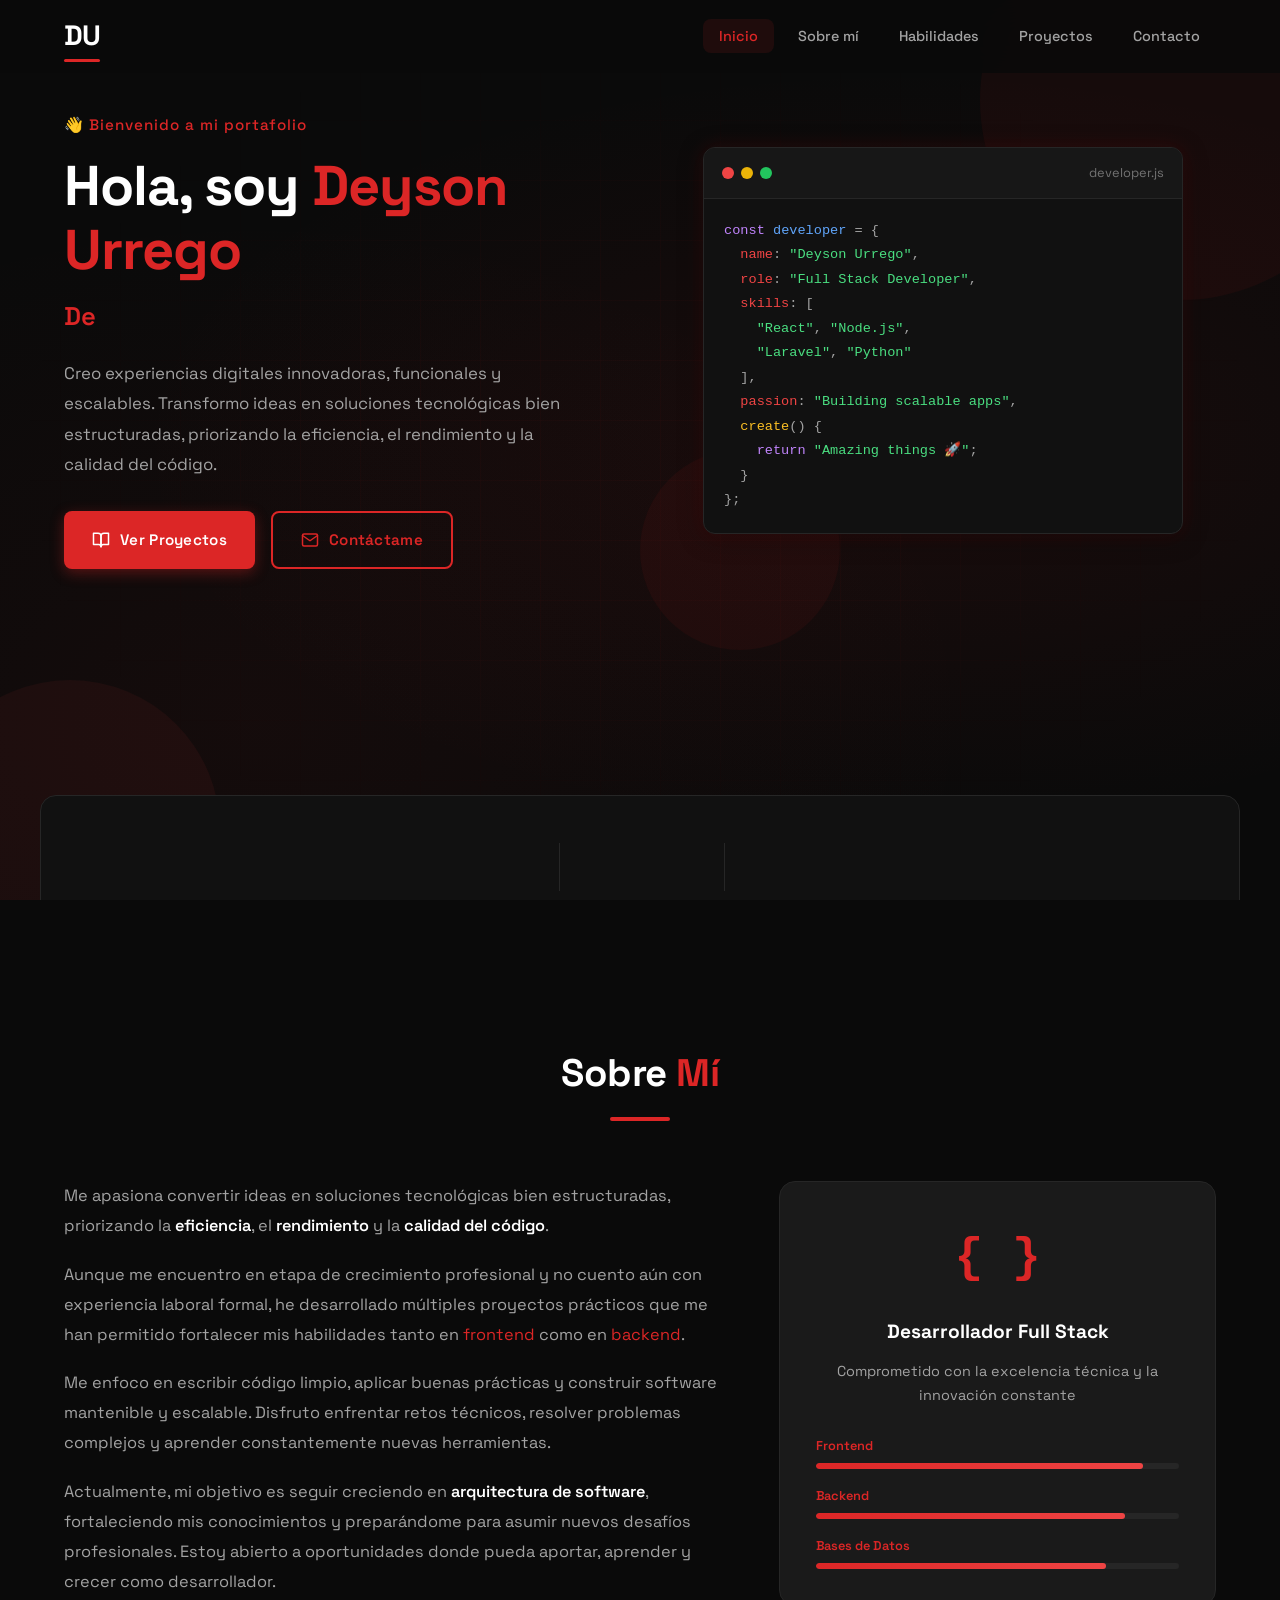
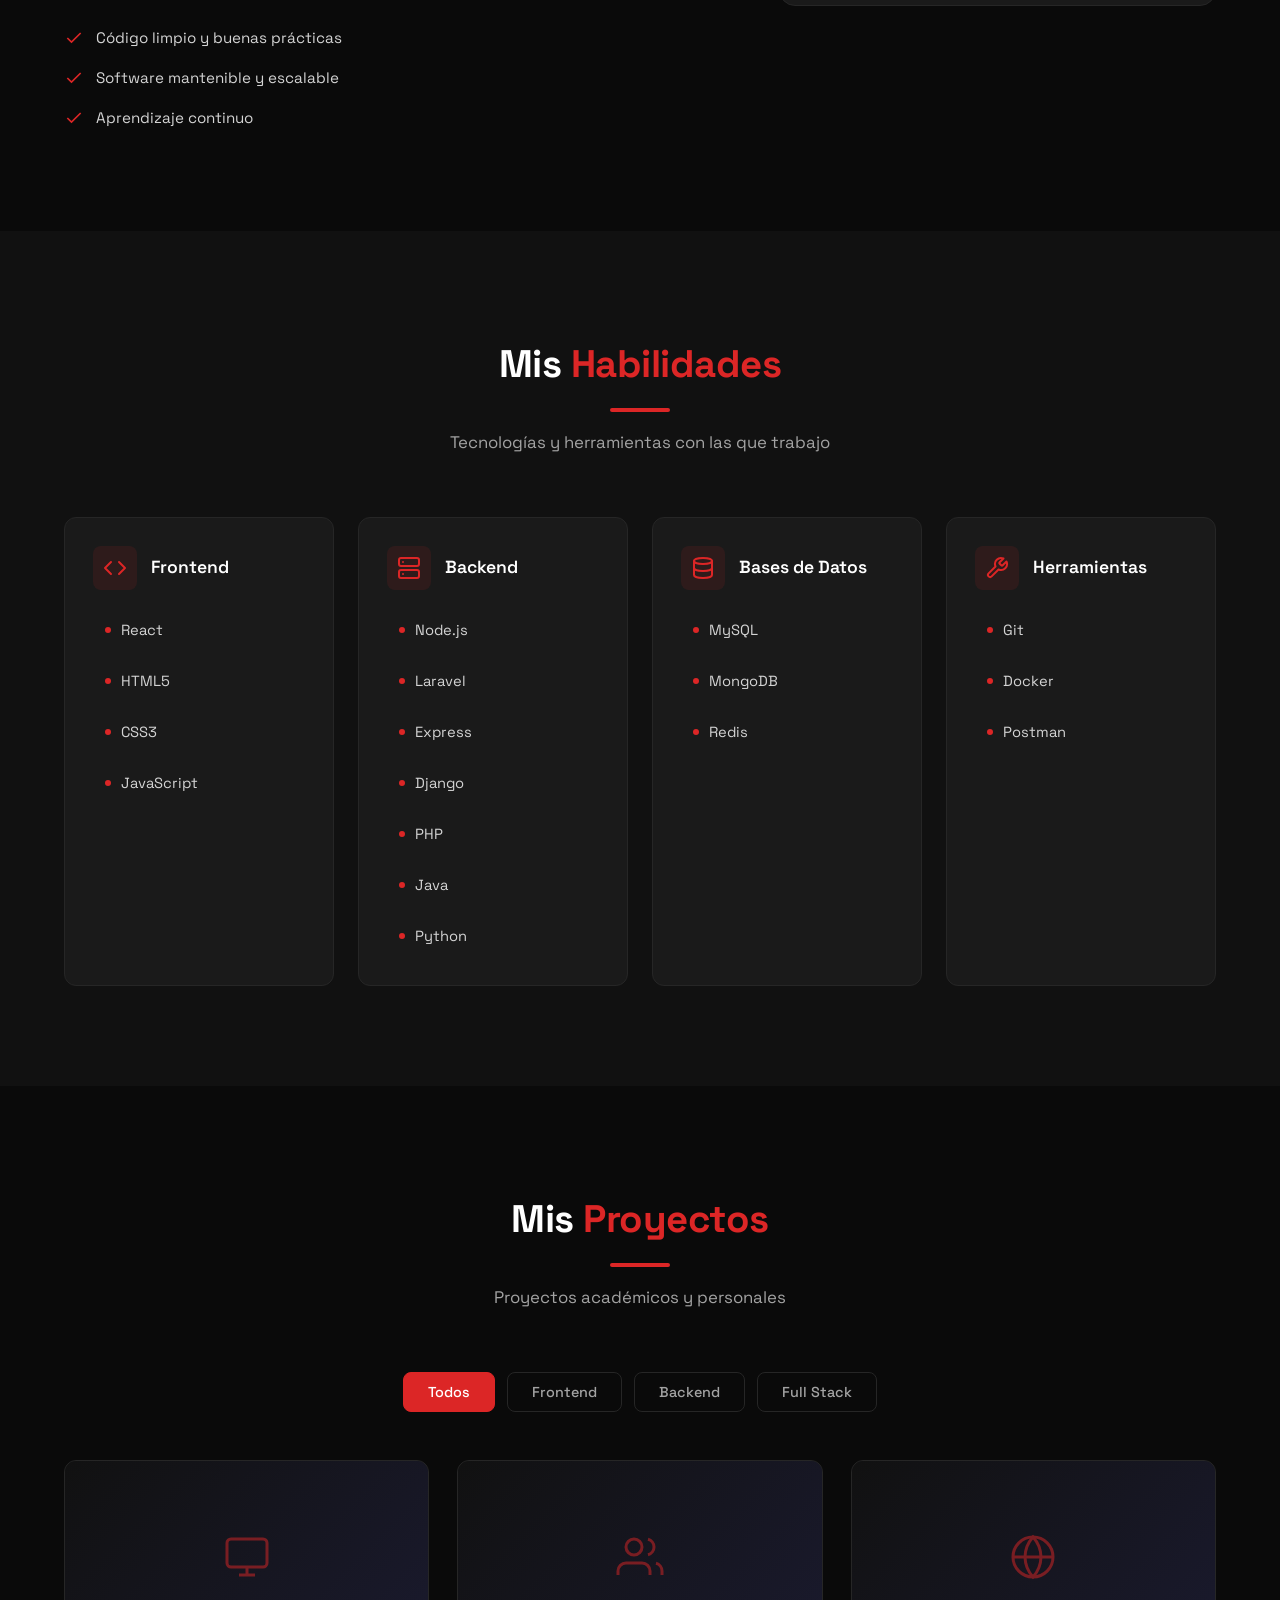
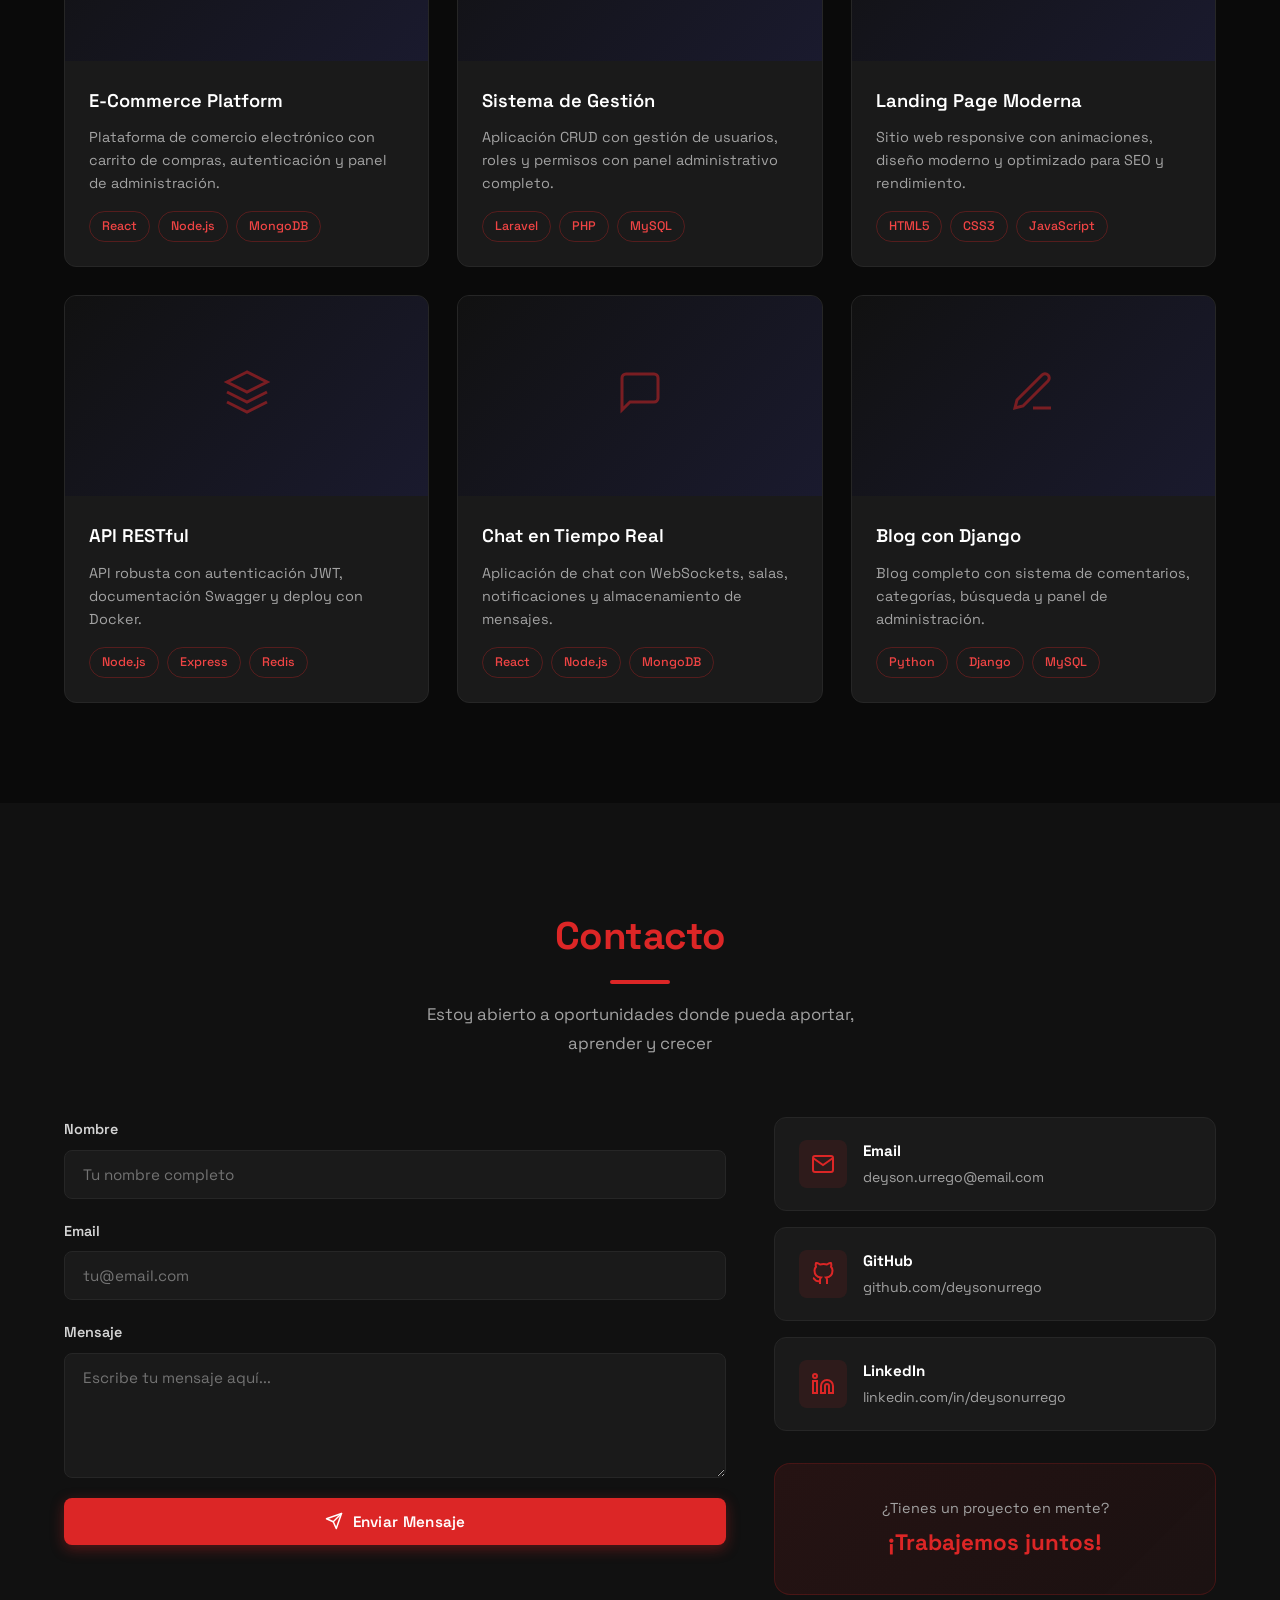
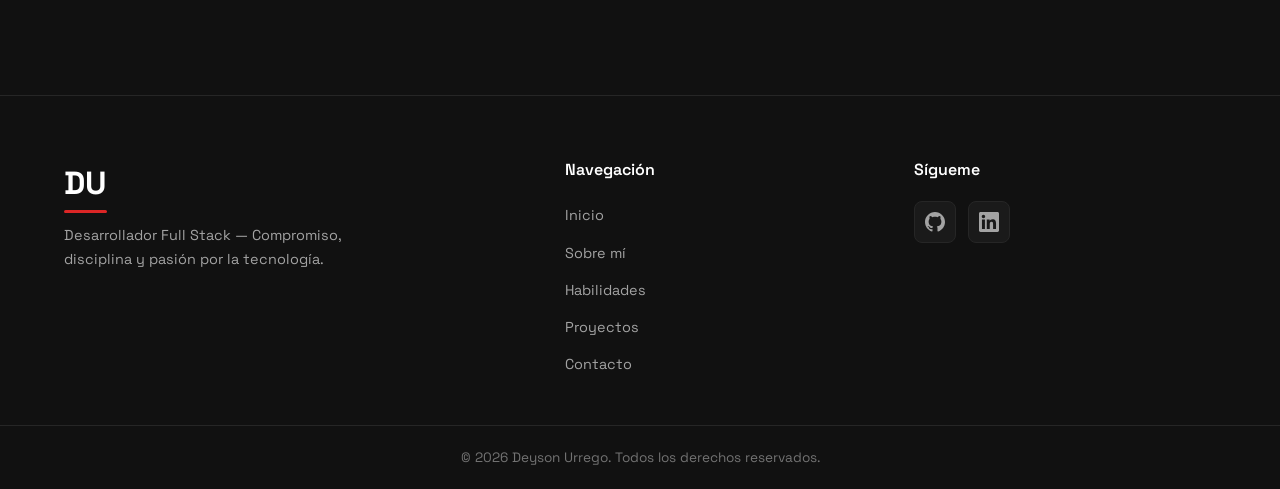
==== index.html @ 679f4391 "first commit" ====
<!DOCTYPE html>
<html lang="es">
<head>
    <meta charset="UTF-8">
    <meta name="viewport" content="width=device-width, initial-scale=1.0">
    <title>Deyson Urrego | Desarrollador Full Stack</title>
    <meta name="description" content="Portafolio profesional de Deyson Urrego - Desarrollador Full Stack especializado en React, Node.js, Laravel y Python">
    <link rel="preconnect" href="https://fonts.googleapis.com">
    <link rel="preconnect" href="https://fonts.gstatic.com" crossorigin>
    <link href="https://fonts.googleapis.com/css2?family=Space+Grotesk:wght@300;400;500;600;700&display=swap" rel="stylesheet">
    <link rel="stylesheet" href="css/styles.css">
    <link rel="icon" type="image/svg+xml" href="data:image/svg+xml,<svg xmlns='http://www.w3.org/2000/svg' viewBox='0 0 100 100'><text y='.9em' font-size='90'>🔴</text></svg>">
</head>
<body>

    <!-- ==================== NAVBAR ==================== -->
    <nav class="navbar" id="navbar">
        <div class="nav-container">
            <a href="#hero" class="nav-logo">DU</a>
            <button class="nav-toggle" id="navToggle" aria-label="Menú">
                <span></span>
                <span></span>
                <span></span>
            </button>
            <ul class="nav-menu" id="navMenu">
                <li><a href="#hero" class="nav-link active">Inicio</a></li>
                <li><a href="#about" class="nav-link">Sobre mí</a></li>
                <li><a href="#skills" class="nav-link">Habilidades</a></li>
                <li><a href="#projects" class="nav-link">Proyectos</a></li>
                <li><a href="#contact" class="nav-link">Contacto</a></li>
            </ul>
        </div>
    </nav>

    <!-- ==================== HERO ==================== -->
    <section class="hero" id="hero">
        <div class="hero-bg-effects">
            <div class="hero-gradient"></div>
            <div class="hero-grid-pattern"></div>
            <div class="floating-shape shape-1"></div>
            <div class="floating-shape shape-2"></div>
            <div class="floating-shape shape-3"></div>
        </div>
        <div class="container hero-content">
            <div class="hero-text">
                <p class="hero-greeting" data-animate="fade-up">👋 Bienvenido a mi portafolio</p>
                <h1 class="hero-title" data-animate="fade-up" data-delay="100">
                    Hola, soy <span class="text-red">Deyson Urrego</span>
                </h1>
                <h2 class="hero-subtitle" data-animate="fade-up" data-delay="200">Desarrollador Full Stack</h2>
                <p class="hero-description" data-animate="fade-up" data-delay="300">
                    Creo experiencias digitales innovadoras, funcionales y escalables. 
                    Transformo ideas en soluciones tecnológicas bien estructuradas, 
                    priorizando la eficiencia, el rendimiento y la calidad del código.
                </p>
                <div class="hero-buttons" data-animate="fade-up" data-delay="400">
                    <a href="#projects" class="btn btn-primary">
                        <svg width="18" height="18" viewBox="0 0 24 24" fill="none" stroke="currentColor" stroke-width="2" stroke-linecap="round" stroke-linejoin="round"><path d="M2 3h6a4 4 0 0 1 4 4v14a3 3 0 0 0-3-3H2z"/><path d="M22 3h-6a4 4 0 0 0-4 4v14a3 3 0 0 1 3-3h7z"/></svg>
                        Ver Proyectos
                    </a>
                    <a href="#contact" class="btn btn-outline">
                        <svg width="18" height="18" viewBox="0 0 24 24" fill="none" stroke="currentColor" stroke-width="2" stroke-linecap="round" stroke-linejoin="round"><path d="M4 4h16c1.1 0 2 .9 2 2v12c0 1.1-.9 2-2 2H4c-1.1 0-2-.9-2-2V6c0-1.1.9-2 2-2z"/><polyline points="22,6 12,13 2,6"/></svg>
                        Contáctame
                    </a>
                </div>
            </div>
            <div class="hero-visual" data-animate="fade-left" data-delay="300">
                <div class="code-window">
                    <div class="code-header">
                        <div class="code-dots">
                            <span class="dot red"></span>
                            <span class="dot yellow"></span>
                            <span class="dot green"></span>
                        </div>
                        <span class="code-title">developer.js</span>
                    </div>
                    <pre class="code-body"><code><span class="code-keyword">const</span> <span class="code-var">developer</span> = {
  <span class="code-prop">name</span>: <span class="code-string">"Deyson Urrego"</span>,
  <span class="code-prop">role</span>: <span class="code-string">"Full Stack Developer"</span>,
  <span class="code-prop">skills</span>: [
    <span class="code-string">"React"</span>, <span class="code-string">"Node.js"</span>,
    <span class="code-string">"Laravel"</span>, <span class="code-string">"Python"</span>
  ],
  <span class="code-prop">passion</span>: <span class="code-string">"Building scalable apps"</span>,
  <span class="code-method">create</span>() {
    <span class="code-keyword">return</span> <span class="code-string">"Amazing things 🚀"</span>;
  }
};</code></pre>
                </div>
            </div>
        </div>

        <!-- Stats Bar -->
        <div class="stats-bar">
            <div class="container stats-container">
                <div class="stat-item" data-animate="fade-up" data-delay="500">
                    <span class="stat-number" data-count="12">0</span><span class="stat-plus">+</span>
                    <span class="stat-label">Proyectos</span>
                </div>
                <div class="stat-divider"></div>
                <div class="stat-item" data-animate="fade-up" data-delay="600">
                    <span class="stat-number" data-count="12">0</span><span class="stat-plus">+</span>
                    <span class="stat-label">Tecnologías</span>
                </div>
                <div class="stat-divider"></div>
                <div class="stat-item" data-animate="fade-up" data-delay="700">
                    <span class="stat-icon">⚡</span>
                    <span class="stat-label">Full Stack</span>
                </div>
            </div>
        </div>
    </section>

    <!-- ==================== ABOUT ==================== -->
    <section class="section about" id="about">
        <div class="container">
            <div class="section-header" data-animate="fade-up">
                <h2 class="section-title">Sobre <span class="text-red">Mí</span></h2>
                <div class="section-line"></div>
            </div>
            <div class="about-grid">
                <div class="about-text" data-animate="fade-right">
                    <p>
                        Me apasiona convertir ideas en soluciones tecnológicas bien estructuradas, 
                        priorizando la <strong>eficiencia</strong>, el <strong>rendimiento</strong> y la 
                        <strong>calidad del código</strong>.
                    </p>
                    <p>
                        Aunque me encuentro en etapa de crecimiento profesional y no cuento aún con experiencia 
                        laboral formal, he desarrollado múltiples proyectos prácticos que me han permitido 
                        fortalecer mis habilidades tanto en <span class="text-red">frontend</span> como en 
                        <span class="text-red">backend</span>.
                    </p>
                    <p>
                        Me enfoco en escribir código limpio, aplicar buenas prácticas y construir software 
                        mantenible y escalable. Disfruto enfrentar retos técnicos, resolver problemas complejos 
                        y aprender constantemente nuevas herramientas.
                    </p>
                    <p>
                        Actualmente, mi objetivo es seguir creciendo en <strong>arquitectura de software</strong>, 
                        fortaleciendo mis conocimientos y preparándome para asumir nuevos desafíos profesionales. 
                        Estoy abierto a oportunidades donde pueda aportar, aprender y crecer como desarrollador.
                    </p>
                    <div class="about-highlights">
                        <div class="highlight-item">
                            <svg width="20" height="20" viewBox="0 0 24 24" fill="none" stroke="#dc2626" stroke-width="2"><polyline points="20 6 9 17 4 12"/></svg>
                            <span>Código limpio y buenas prácticas</span>
                        </div>
                        <div class="highlight-item">
                            <svg width="20" height="20" viewBox="0 0 24 24" fill="none" stroke="#dc2626" stroke-width="2"><polyline points="20 6 9 17 4 12"/></svg>
                            <span>Software mantenible y escalable</span>
                        </div>
                        <div class="highlight-item">
                            <svg width="20" height="20" viewBox="0 0 24 24" fill="none" stroke="#dc2626" stroke-width="2"><polyline points="20 6 9 17 4 12"/></svg>
                            <span>Aprendizaje continuo</span>
                        </div>
                    </div>
                </div>
                <div class="about-image" data-animate="fade-left">
                    <div class="about-card">
                        <div class="about-card-icon">{ }</div>
                        <h3>Desarrollador Full Stack</h3>
                        <p>Comprometido con la excelencia técnica y la innovación constante</p>
                        <div class="about-card-stats">
                            <div>
                                <span class="text-red">Frontend</span>
                                <div class="progress-bar"><div class="progress-fill" style="width: 90%"></div></div>
                            </div>
                            <div>
                                <span class="text-red">Backend</span>
                                <div class="progress-bar"><div class="progress-fill" style="width: 85%"></div></div>
                            </div>
                            <div>
                                <span class="text-red">Bases de Datos</span>
                                <div class="progress-bar"><div class="progress-fill" style="width: 80%"></div></div>
                            </div>
                        </div>
                    </div>
                </div>
            </div>
        </div>
    </section>

    <!-- ==================== SKILLS ==================== -->
    <section class="section skills" id="skills">
        <div class="container">
            <div class="section-header" data-animate="fade-up">
                <h2 class="section-title">Mis <span class="text-red">Habilidades</span></h2>
                <div class="section-line"></div>
                <p class="section-subtitle">Tecnologías y herramientas con las que trabajo</p>
            </div>

            <div class="skills-grid">
                <!-- Frontend -->
                <div class="skill-category" data-animate="fade-up" data-delay="100">
                    <div class="category-header">
                        <div class="category-icon">
                            <svg width="24" height="24" viewBox="0 0 24 24" fill="none" stroke="#dc2626" stroke-width="2" stroke-linecap="round" stroke-linejoin="round"><polyline points="16 18 22 12 16 6"/><polyline points="8 6 2 12 8 18"/></svg>
                        </div>
                        <h3>Frontend</h3>
                    </div>
                    <div class="skills-list">
                        <div class="skill-item"><span class="skill-dot"></span>React</div>
                        <div class="skill-item"><span class="skill-dot"></span>HTML5</div>
                        <div class="skill-item"><span class="skill-dot"></span>CSS3</div>
                        <div class="skill-item"><span class="skill-dot"></span>JavaScript</div>
                    </div>
                </div>

                <!-- Backend -->
                <div class="skill-category" data-animate="fade-up" data-delay="200">
                    <div class="category-header">
                        <div class="category-icon">
                            <svg width="24" height="24" viewBox="0 0 24 24" fill="none" stroke="#dc2626" stroke-width="2" stroke-linecap="round" stroke-linejoin="round"><rect x="2" y="2" width="20" height="8" rx="2"/><rect x="2" y="14" width="20" height="8" rx="2"/><line x1="6" y1="6" x2="6.01" y2="6"/><line x1="6" y1="18" x2="6.01" y2="18"/></svg>
                        </div>
                        <h3>Backend</h3>
                    </div>
                    <div class="skills-list">
                        <div class="skill-item"><span class="skill-dot"></span>Node.js</div>
                        <div class="skill-item"><span class="skill-dot"></span>Laravel</div>
                        <div class="skill-item"><span class="skill-dot"></span>Express</div>
                        <div class="skill-item"><span class="skill-dot"></span>Django</div>
                        <div class="skill-item"><span class="skill-dot"></span>PHP</div>
                        <div class="skill-item"><span class="skill-dot"></span>Java</div>
                        <div class="skill-item"><span class="skill-dot"></span>Python</div>
                    </div>
                </div>

                <!-- Databases -->
                <div class="skill-category" data-animate="fade-up" data-delay="300">
                    <div class="category-header">
                        <div class="category-icon">
                            <svg width="24" height="24" viewBox="0 0 24 24" fill="none" stroke="#dc2626" stroke-width="2" stroke-linecap="round" stroke-linejoin="round"><ellipse cx="12" cy="5" rx="9" ry="3"/><path d="M21 12c0 1.66-4 3-9 3s-9-1.34-9-3"/><path d="M3 5v14c0 1.66 4 3 9 3s9-1.34 9-3V5"/></svg>
                        </div>
                        <h3>Bases de Datos</h3>
                    </div>
                    <div class="skills-list">
                        <div class="skill-item"><span class="skill-dot"></span>MySQL</div>
                        <div class="skill-item"><span class="skill-dot"></span>MongoDB</div>
                        <div class="skill-item"><span class="skill-dot"></span>Redis</div>
                    </div>
                </div>

                <!-- Tools -->
                <div class="skill-category" data-animate="fade-up" data-delay="400">
                    <div class="category-header">
                        <div class="category-icon">
                            <svg width="24" height="24" viewBox="0 0 24 24" fill="none" stroke="#dc2626" stroke-width="2" stroke-linecap="round" stroke-linejoin="round"><path d="M14.7 6.3a1 1 0 0 0 0 1.4l1.6 1.6a1 1 0 0 0 1.4 0l3.77-3.77a6 6 0 0 1-7.94 7.94l-6.91 6.91a2.12 2.12 0 0 1-3-3l6.91-6.91a6 6 0 0 1 7.94-7.94l-3.76 3.76z"/></svg>
                        </div>
                        <h3>Herramientas</h3>
                    </div>
                    <div class="skills-list">
                        <div class="skill-item"><span class="skill-dot"></span>Git</div>
                        <div class="skill-item"><span class="skill-dot"></span>Docker</div>
                        <div class="skill-item"><span class="skill-dot"></span>Postman</div>
                    </div>
                </div>
            </div>
        </div>
    </section>

    <!-- ==================== PROJECTS ==================== -->
    <section class="section projects" id="projects">
        <div class="container">
            <div class="section-header" data-animate="fade-up">
                <h2 class="section-title">Mis <span class="text-red">Proyectos</span></h2>
                <div class="section-line"></div>
                <p class="section-subtitle">Proyectos académicos y personales</p>
            </div>

            <div class="project-filters" data-animate="fade-up" data-delay="100">
                <button class="filter-btn active" data-filter="all">Todos</button>
                <button class="filter-btn" data-filter="frontend">Frontend</button>
                <button class="filter-btn" data-filter="backend">Backend</button>
                <button class="filter-btn" data-filter="fullstack">Full Stack</button>
            </div>

            <div class="projects-grid">
                <!-- Project 1 -->
                <div class="project-card" data-category="fullstack" data-animate="fade-up" data-delay="100">
                    <div class="project-image">
                        <div class="project-placeholder">
                            <svg width="48" height="48" viewBox="0 0 24 24" fill="none" stroke="#dc2626" stroke-width="1.5"><rect x="2" y="3" width="20" height="14" rx="2"/><line x1="8" y1="21" x2="16" y2="21"/><line x1="12" y1="17" x2="12" y2="21"/></svg>
                        </div>
                        <div class="project-overlay">
                            <a href="#" class="project-link" title="Ver código">
                                <svg width="20" height="20" viewBox="0 0 24 24" fill="none" stroke="currentColor" stroke-width="2"><path d="M9 19c-5 1.5-5-2.5-7-3m14 6v-3.87a3.37 3.37 0 0 0-.94-2.61c3.14-.35 6.44-1.54 6.44-7A5.44 5.44 0 0 0 20 4.77 5.07 5.07 0 0 0 19.91 1S18.73.65 16 2.48a13.38 13.38 0 0 0-7 0C6.27.65 5.09 1 5.09 1A5.07 5.07 0 0 0 5 4.77a5.44 5.44 0 0 0-1.5 3.78c0 5.42 3.3 6.61 6.44 7A3.37 3.37 0 0 0 9 18.13V22"/></svg>
                            </a>
                            <a href="#" class="project-link" title="Ver demo">
                                <svg width="20" height="20" viewBox="0 0 24 24" fill="none" stroke="currentColor" stroke-width="2"><path d="M18 13v6a2 2 0 0 1-2 2H5a2 2 0 0 1-2-2V8a2 2 0 0 1 2-2h6"/><polyline points="15 3 21 3 21 9"/><line x1="10" y1="14" x2="21" y2="3"/></svg>
                            </a>
                        </div>
                    </div>
                    <div class="project-info">
                        <h3>E-Commerce Platform</h3>
                        <p>Plataforma de comercio electrónico con carrito de compras, autenticación y panel de administración.</p>
                        <div class="project-tags">
                            <span class="tag">React</span>
                            <span class="tag">Node.js</span>
                            <span class="tag">MongoDB</span>
                        </div>
                    </div>
                </div>

                <!-- Project 2 -->
                <div class="project-card" data-category="fullstack" data-animate="fade-up" data-delay="200">
                    <div class="project-image">
                        <div class="project-placeholder">
                            <svg width="48" height="48" viewBox="0 0 24 24" fill="none" stroke="#dc2626" stroke-width="1.5"><path d="M17 21v-2a4 4 0 0 0-4-4H5a4 4 0 0 0-4 4v2"/><circle cx="9" cy="7" r="4"/><path d="M23 21v-2a4 4 0 0 0-3-3.87"/><path d="M16 3.13a4 4 0 0 1 0 7.75"/></svg>
                        </div>
                        <div class="project-overlay">
                            <a href="#" class="project-link" title="Ver código">
                                <svg width="20" height="20" viewBox="0 0 24 24" fill="none" stroke="currentColor" stroke-width="2"><path d="M9 19c-5 1.5-5-2.5-7-3m14 6v-3.87a3.37 3.37 0 0 0-.94-2.61c3.14-.35 6.44-1.54 6.44-7A5.44 5.44 0 0 0 20 4.77 5.07 5.07 0 0 0 19.91 1S18.73.65 16 2.48a13.38 13.38 0 0 0-7 0C6.27.65 5.09 1 5.09 1A5.07 5.07 0 0 0 5 4.77a5.44 5.44 0 0 0-1.5 3.78c0 5.42 3.3 6.61 6.44 7A3.37 3.37 0 0 0 9 18.13V22"/></svg>
                            </a>
                            <a href="#" class="project-link" title="Ver demo">
                                <svg width="20" height="20" viewBox="0 0 24 24" fill="none" stroke="currentColor" stroke-width="2"><path d="M18 13v6a2 2 0 0 1-2 2H5a2 2 0 0 1-2-2V8a2 2 0 0 1 2-2h6"/><polyline points="15 3 21 3 21 9"/><line x1="10" y1="14" x2="21" y2="3"/></svg>
                            </a>
                        </div>
                    </div>
                    <div class="project-info">
                        <h3>Sistema de Gestión</h3>
                        <p>Aplicación CRUD con gestión de usuarios, roles y permisos con panel administrativo completo.</p>
                        <div class="project-tags">
                            <span class="tag">Laravel</span>
                            <span class="tag">PHP</span>
                            <span class="tag">MySQL</span>
                        </div>
                    </div>
                </div>

                <!-- Project 3 -->
                <div class="project-card" data-category="frontend" data-animate="fade-up" data-delay="300">
                    <div class="project-image">
                        <div class="project-placeholder">
                            <svg width="48" height="48" viewBox="0 0 24 24" fill="none" stroke="#dc2626" stroke-width="1.5"><circle cx="12" cy="12" r="10"/><line x1="2" y1="12" x2="22" y2="12"/><path d="M12 2a15.3 15.3 0 0 1 4 10 15.3 15.3 0 0 1-4 10 15.3 15.3 0 0 1-4-10 15.3 15.3 0 0 1 4-10z"/></svg>
                        </div>
                        <div class="project-overlay">
                            <a href="#" class="project-link" title="Ver código">
                                <svg width="20" height="20" viewBox="0 0 24 24" fill="none" stroke="currentColor" stroke-width="2"><path d="M9 19c-5 1.5-5-2.5-7-3m14 6v-3.87a3.37 3.37 0 0 0-.94-2.61c3.14-.35 6.44-1.54 6.44-7A5.44 5.44 0 0 0 20 4.77 5.07 5.07 0 0 0 19.91 1S18.73.65 16 2.48a13.38 13.38 0 0 0-7 0C6.27.65 5.09 1 5.09 1A5.07 5.07 0 0 0 5 4.77a5.44 5.44 0 0 0-1.5 3.78c0 5.42 3.3 6.61 6.44 7A3.37 3.37 0 0 0 9 18.13V22"/></svg>
                            </a>
                            <a href="#" class="project-link" title="Ver demo">
                                <svg width="20" height="20" viewBox="0 0 24 24" fill="none" stroke="currentColor" stroke-width="2"><path d="M18 13v6a2 2 0 0 1-2 2H5a2 2 0 0 1-2-2V8a2 2 0 0 1 2-2h6"/><polyline points="15 3 21 3 21 9"/><line x1="10" y1="14" x2="21" y2="3"/></svg>
                            </a>
                        </div>
                    </div>
                    <div class="project-info">
                        <h3>Landing Page Moderna</h3>
                        <p>Sitio web responsive con animaciones, diseño moderno y optimizado para SEO y rendimiento.</p>
                        <div class="project-tags">
                            <span class="tag">HTML5</span>
                            <span class="tag">CSS3</span>
                            <span class="tag">JavaScript</span>
                        </div>
                    </div>
                </div>

                <!-- Project 4 -->
                <div class="project-card" data-category="backend" data-animate="fade-up" data-delay="100">
                    <div class="project-image">
                        <div class="project-placeholder">
                            <svg width="48" height="48" viewBox="0 0 24 24" fill="none" stroke="#dc2626" stroke-width="1.5"><path d="M12 2L2 7l10 5 10-5-10-5z"/><path d="M2 17l10 5 10-5"/><path d="M2 12l10 5 10-5"/></svg>
                        </div>
                        <div class="project-overlay">
                            <a href="#" class="project-link" title="Ver código">
                                <svg width="20" height="20" viewBox="0 0 24 24" fill="none" stroke="currentColor" stroke-width="2"><path d="M9 19c-5 1.5-5-2.5-7-3m14 6v-3.87a3.37 3.37 0 0 0-.94-2.61c3.14-.35 6.44-1.54 6.44-7A5.44 5.44 0 0 0 20 4.77 5.07 5.07 0 0 0 19.91 1S18.73.65 16 2.48a13.38 13.38 0 0 0-7 0C6.27.65 5.09 1 5.09 1A5.07 5.07 0 0 0 5 4.77a5.44 5.44 0 0 0-1.5 3.78c0 5.42 3.3 6.61 6.44 7A3.37 3.37 0 0 0 9 18.13V22"/></svg>
                            </a>
                            <a href="#" class="project-link" title="Ver demo">
                                <svg width="20" height="20" viewBox="0 0 24 24" fill="none" stroke="currentColor" stroke-width="2"><path d="M18 13v6a2 2 0 0 1-2 2H5a2 2 0 0 1-2-2V8a2 2 0 0 1 2-2h6"/><polyline points="15 3 21 3 21 9"/><line x1="10" y1="14" x2="21" y2="3"/></svg>
                            </a>
                        </div>
                    </div>
                    <div class="project-info">
                        <h3>API RESTful</h3>
                        <p>API robusta con autenticación JWT, documentación Swagger y deploy con Docker.</p>
                        <div class="project-tags">
                            <span class="tag">Node.js</span>
                            <span class="tag">Express</span>
                            <span class="tag">Redis</span>
                        </div>
                    </div>
                </div>

                <!-- Project 5 -->
                <div class="project-card" data-category="fullstack" data-animate="fade-up" data-delay="200">
                    <div class="project-image">
                        <div class="project-placeholder">
                            <svg width="48" height="48" viewBox="0 0 24 24" fill="none" stroke="#dc2626" stroke-width="1.5"><path d="M21 15a2 2 0 0 1-2 2H7l-4 4V5a2 2 0 0 1 2-2h14a2 2 0 0 1 2 2z"/></svg>
                        </div>
                        <div class="project-overlay">
                            <a href="#" class="project-link" title="Ver código">
                                <svg width="20" height="20" viewBox="0 0 24 24" fill="none" stroke="currentColor" stroke-width="2"><path d="M9 19c-5 1.5-5-2.5-7-3m14 6v-3.87a3.37 3.37 0 0 0-.94-2.61c3.14-.35 6.44-1.54 6.44-7A5.44 5.44 0 0 0 20 4.77 5.07 5.07 0 0 0 19.91 1S18.73.65 16 2.48a13.38 13.38 0 0 0-7 0C6.27.65 5.09 1 5.09 1A5.07 5.07 0 0 0 5 4.77a5.44 5.44 0 0 0-1.5 3.78c0 5.42 3.3 6.61 6.44 7A3.37 3.37 0 0 0 9 18.13V22"/></svg>
                            </a>
                            <a href="#" class="project-link" title="Ver demo">
                                <svg width="20" height="20" viewBox="0 0 24 24" fill="none" stroke="currentColor" stroke-width="2"><path d="M18 13v6a2 2 0 0 1-2 2H5a2 2 0 0 1-2-2V8a2 2 0 0 1 2-2h6"/><polyline points="15 3 21 3 21 9"/><line x1="10" y1="14" x2="21" y2="3"/></svg>
                            </a>
                        </div>
                    </div>
                    <div class="project-info">
                        <h3>Chat en Tiempo Real</h3>
                        <p>Aplicación de chat con WebSockets, salas, notificaciones y almacenamiento de mensajes.</p>
                        <div class="project-tags">
                            <span class="tag">React</span>
                            <span class="tag">Node.js</span>
                            <span class="tag">MongoDB</span>
                        </div>
                    </div>
                </div>

                <!-- Project 6 -->
                <div class="project-card" data-category="backend" data-animate="fade-up" data-delay="300">
                    <div class="project-image">
                        <div class="project-placeholder">
                            <svg width="48" height="48" viewBox="0 0 24 24" fill="none" stroke="#dc2626" stroke-width="1.5"><path d="M12 20h9"/><path d="M16.5 3.5a2.121 2.121 0 0 1 3 3L7 19l-4 1 1-4L16.5 3.5z"/></svg>
                        </div>
                        <div class="project-overlay">
                            <a href="#" class="project-link" title="Ver código">
                                <svg width="20" height="20" viewBox="0 0 24 24" fill="none" stroke="currentColor" stroke-width="2"><path d="M9 19c-5 1.5-5-2.5-7-3m14 6v-3.87a3.37 3.37 0 0 0-.94-2.61c3.14-.35 6.44-1.54 6.44-7A5.44 5.44 0 0 0 20 4.77 5.07 5.07 0 0 0 19.91 1S18.73.65 16 2.48a13.38 13.38 0 0 0-7 0C6.27.65 5.09 1 5.09 1A5.07 5.07 0 0 0 5 4.77a5.44 5.44 0 0 0-1.5 3.78c0 5.42 3.3 6.61 6.44 7A3.37 3.37 0 0 0 9 18.13V22"/></svg>
                            </a>
                            <a href="#" class="project-link" title="Ver demo">
                                <svg width="20" height="20" viewBox="0 0 24 24" fill="none" stroke="currentColor" stroke-width="2"><path d="M18 13v6a2 2 0 0 1-2 2H5a2 2 0 0 1-2-2V8a2 2 0 0 1 2-2h6"/><polyline points="15 3 21 3 21 9"/><line x1="10" y1="14" x2="21" y2="3"/></svg>
                            </a>
                        </div>
                    </div>
                    <div class="project-info">
                        <h3>Blog con Django</h3>
                        <p>Blog completo con sistema de comentarios, categorías, búsqueda y panel de administración.</p>
                        <div class="project-tags">
                            <span class="tag">Python</span>
                            <span class="tag">Django</span>
                            <span class="tag">MySQL</span>
                        </div>
                    </div>
                </div>
            </div>
        </div>
    </section>

    <!-- ==================== CONTACT ==================== -->
    <section class="section contact" id="contact">
        <div class="container">
            <div class="section-header" data-animate="fade-up">
                <h2 class="section-title"><span class="text-red">Contacto</span></h2>
                <div class="section-line"></div>
                <p class="section-subtitle">Estoy abierto a oportunidades donde pueda aportar, aprender y crecer</p>
            </div>

            <div class="contact-grid">
                <div class="contact-form-wrapper" data-animate="fade-right">
                    <form class="contact-form" id="contactForm">
                        <div class="form-group">
                            <label for="name">Nombre</label>
                            <input type="text" id="name" name="name" placeholder="Tu nombre completo" required>
                        </div>
                        <div class="form-group">
                            <label for="email">Email</label>
                            <input type="email" id="email" name="email" placeholder="tu@email.com" required>
                        </div>
                        <div class="form-group">
                            <label for="message">Mensaje</label>
                            <textarea id="message" name="message" rows="5" placeholder="Escribe tu mensaje aquí..." required></textarea>
                        </div>
                        <button type="submit" class="btn btn-primary btn-full">
                            <svg width="18" height="18" viewBox="0 0 24 24" fill="none" stroke="currentColor" stroke-width="2" stroke-linecap="round" stroke-linejoin="round"><line x1="22" y1="2" x2="11" y2="13"/><polygon points="22 2 15 22 11 13 2 9 22 2"/></svg>
                            Enviar Mensaje
                        </button>
                    </form>
                    <div class="form-success" id="formSuccess">
                        <svg width="48" height="48" viewBox="0 0 24 24" fill="none" stroke="#dc2626" stroke-width="2"><path d="M22 11.08V12a10 10 0 1 1-5.93-9.14"/><polyline points="22 4 12 14.01 9 11.01"/></svg>
                        <h3>¡Mensaje enviado!</h3>
                        <p>Gracias por contactarme. Te responderé lo antes posible.</p>
                    </div>
                </div>

                <div class="contact-info" data-animate="fade-left">
                    <div class="contact-card">
                        <div class="contact-card-icon">
                            <svg width="24" height="24" viewBox="0 0 24 24" fill="none" stroke="#dc2626" stroke-width="2"><path d="M4 4h16c1.1 0 2 .9 2 2v12c0 1.1-.9 2-2 2H4c-1.1 0-2-.9-2-2V6c0-1.1.9-2 2-2z"/><polyline points="22,6 12,13 2,6"/></svg>
                        </div>
                        <div>
                            <h4>Email</h4>
                            <p>deyson.urrego@email.com</p>
                        </div>
                    </div>
                    <div class="contact-card">
                        <div class="contact-card-icon">
                            <svg width="24" height="24" viewBox="0 0 24 24" fill="none" stroke="#dc2626" stroke-width="2"><path d="M9 19c-5 1.5-5-2.5-7-3m14 6v-3.87a3.37 3.37 0 0 0-.94-2.61c3.14-.35 6.44-1.54 6.44-7A5.44 5.44 0 0 0 20 4.77 5.07 5.07 0 0 0 19.91 1S18.73.65 16 2.48a13.38 13.38 0 0 0-7 0C6.27.65 5.09 1 5.09 1A5.07 5.07 0 0 0 5 4.77a5.44 5.44 0 0 0-1.5 3.78c0 5.42 3.3 6.61 6.44 7A3.37 3.37 0 0 0 9 18.13V22"/></svg>
                        </div>
                        <div>
                            <h4>GitHub</h4>
                            <p>github.com/deysonurrego</p>
                        </div>
                    </div>
                    <div class="contact-card">
                        <div class="contact-card-icon">
                            <svg width="24" height="24" viewBox="0 0 24 24" fill="none" stroke="#dc2626" stroke-width="2"><path d="M16 8a6 6 0 0 1 6 6v7h-4v-7a2 2 0 0 0-2-2 2 2 0 0 0-2 2v7h-4v-7a6 6 0 0 1 6-6z"/><rect x="2" y="9" width="4" height="12"/><circle cx="4" cy="4" r="2"/></svg>
                        </div>
                        <div>
                            <h4>LinkedIn</h4>
                            <p>linkedin.com/in/deysonurrego</p>
                        </div>
                    </div>

                    <div class="contact-cta">
                        <p>¿Tienes un proyecto en mente?</p>
                        <h3>¡Trabajemos juntos!</h3>
                    </div>
                </div>
            </div>
        </div>
    </section>

    <!-- ==================== FOOTER ==================== -->
    <footer class="footer">
        <div class="container footer-content">
            <div class="footer-brand">
                <a href="#hero" class="footer-logo">DU</a>
                <p>Desarrollador Full Stack — Compromiso, disciplina y pasión por la tecnología.</p>
            </div>
            <div class="footer-links">
                <h4>Navegación</h4>
                <ul>
                    <li><a href="#hero">Inicio</a></li>
                    <li><a href="#about">Sobre mí</a></li>
                    <li><a href="#skills">Habilidades</a></li>
                    <li><a href="#projects">Proyectos</a></li>
                    <li><a href="#contact">Contacto</a></li>
                </ul>
            </div>
            <div class="footer-social">
                <h4>Sígueme</h4>
                <div class="social-icons">
                    <a href="#" class="social-icon" aria-label="GitHub">
                        <svg width="20" height="20" viewBox="0 0 24 24" fill="currentColor"><path d="M12 0c-6.626 0-12 5.373-12 12 0 5.302 3.438 9.8 8.207 11.387.599.111.793-.261.793-.577v-2.234c-3.338.726-4.033-1.416-4.033-1.416-.546-1.387-1.333-1.756-1.333-1.756-1.089-.745.083-.729.083-.729 1.205.084 1.839 1.237 1.839 1.237 1.07 1.834 2.807 1.304 3.492.997.107-.775.418-1.305.762-1.604-2.665-.305-5.467-1.334-5.467-5.931 0-1.311.469-2.381 1.236-3.221-.124-.303-.535-1.524.117-3.176 0 0 1.008-.322 3.301 1.23.957-.266 1.983-.399 3.003-.404 1.02.005 2.047.138 3.006.404 2.291-1.552 3.297-1.23 3.297-1.23.653 1.653.242 2.874.118 3.176.77.84 1.235 1.911 1.235 3.221 0 4.609-2.807 5.624-5.479 5.921.43.372.823 1.102.823 2.222v3.293c0 .319.192.694.801.576 4.765-1.589 8.199-6.086 8.199-11.386 0-6.627-5.373-12-12-12z"/></svg>
                    </a>
                    <a href="#" class="social-icon" aria-label="LinkedIn">
                        <svg width="20" height="20" viewBox="0 0 24 24" fill="currentColor"><path d="M20.447 20.452h-3.554v-5.569c0-1.328-.027-3.037-1.852-3.037-1.853 0-2.136 1.445-2.136 2.939v5.667H9.351V9h3.414v1.561h.046c.477-.9 1.637-1.85 3.37-1.85 3.601 0 4.267 2.37 4.267 5.455v6.286zM5.337 7.433c-1.144 0-2.063-.926-2.063-2.065 0-1.138.92-2.063 2.063-2.063 1.14 0 2.064.925 2.064 2.063 0 1.139-.925 2.065-2.064 2.065zm1.782 13.019H3.555V9h3.564v11.452zM22.225 0H1.771C.792 0 0 .774 0 1.729v20.542C0 23.227.792 24 1.771 24h20.451C23.2 24 24 23.227 24 22.271V1.729C24 .774 23.2 0 22.222 0h.003z"/></svg>
                    </a>
                </div>
            </div>
        </div>
        <div class="footer-bottom">
            <div class="container">
                <p>&copy; 2026 Deyson Urrego. Todos los derechos reservados.</p>
            </div>
        </div>
    </footer>

    <!-- Back to Top -->
    <button class="back-to-top" id="backToTop" aria-label="Volver arriba">
        <svg width="20" height="20" viewBox="0 0 24 24" fill="none" stroke="currentColor" stroke-width="2" stroke-linecap="round" stroke-linejoin="round"><polyline points="18 15 12 9 6 15"/></svg>
    </button>

    <script src="js/main.js"></script>
</body>
</html>
---- css/styles.css ----
/* ============================================
   PORTAFOLIO DEYSON URREGO
   Theme: Dark (#0a0a0a) + Red (#dc2626)
   Font: Space Grotesk
   ============================================ */

/* ---------- RESET & BASE ---------- */
*, *::before, *::after {
    margin: 0;
    padding: 0;
    box-sizing: border-box;
}

:root {
    --bg-primary: #0a0a0a;
    --bg-secondary: #111111;
    --bg-card: #1a1a1a;
    --bg-card-hover: #222222;
    --red-primary: #dc2626;
    --red-hover: #b91c1c;
    --red-light: #ef4444;
    --red-glow: rgba(220, 38, 38, 0.3);
    --red-subtle: rgba(220, 38, 38, 0.1);
    --text-white: #ffffff;
    --text-gray: #a3a3a3;
    --text-gray-light: #d4d4d4;
    --text-dark: #737373;
    --border-color: #262626;
    --border-light: #333333;
    --font-main: 'Space Grotesk', sans-serif;
    --radius-sm: 6px;
    --radius-md: 8px;
    --radius-lg: 12px;
    --radius-xl: 16px;
    --transition: all 0.3s cubic-bezier(0.4, 0, 0.2, 1);
    --shadow-red: 0 0 20px rgba(220, 38, 38, 0.15);
    --shadow-card: 0 4px 24px rgba(0, 0, 0, 0.4);
}

html {
    scroll-behavior: smooth;
    scroll-padding-top: 80px;
}

body {
    font-family: var(--font-main);
    background-color: var(--bg-primary);
    color: var(--text-gray);
    line-height: 1.7;
    overflow-x: hidden;
    -webkit-font-smoothing: antialiased;
    -moz-osx-font-smoothing: grayscale;
}

a {
    text-decoration: none;
    color: inherit;
    transition: var(--transition);
}

ul { list-style: none; }

img {
    max-width: 100%;
    display: block;
}

::selection {
    background: var(--red-primary);
    color: var(--text-white);
}

::-webkit-scrollbar {
    width: 8px;
}
::-webkit-scrollbar-track {
    background: var(--bg-primary);
}
::-webkit-scrollbar-thumb {
    background: var(--border-light);
    border-radius: 4px;
}
::-webkit-scrollbar-thumb:hover {
    background: var(--red-primary);
}

.container {
    max-width: 1200px;
    margin: 0 auto;
    padding: 0 24px;
}

.text-red {
    color: var(--red-primary);
}

/* ---------- NAVBAR ---------- */
.navbar {
    position: fixed;
    top: 0;
    left: 0;
    right: 0;
    z-index: 1000;
    background: rgba(10, 10, 10, 0.85);
    backdrop-filter: blur(20px);
    -webkit-backdrop-filter: blur(20px);
    border-bottom: 1px solid transparent;
    transition: var(--transition);
}

.navbar.scrolled {
    border-bottom-color: var(--border-color);
    background: rgba(10, 10, 10, 0.95);
}

.nav-container {
    max-width: 1200px;
    margin: 0 auto;
    padding: 0 24px;
    display: flex;
    align-items: center;
    justify-content: space-between;
    height: 72px;
}

.nav-logo {
    font-size: 1.75rem;
    font-weight: 700;
    color: var(--text-white);
    letter-spacing: -1px;
    position: relative;
}

.nav-logo::after {
    content: '';
    position: absolute;
    bottom: -2px;
    left: 0;
    width: 100%;
    height: 3px;
    background: var(--red-primary);
    border-radius: 2px;
}

.nav-menu {
    display: flex;
    gap: 8px;
}

.nav-link {
    padding: 8px 16px;
    border-radius: var(--radius-md);
    color: var(--text-gray);
    font-size: 0.9rem;
    font-weight: 500;
    transition: var(--transition);
    position: relative;
}

.nav-link:hover,
.nav-link.active {
    color: var(--text-white);
    background: var(--red-subtle);
}

.nav-link.active {
    color: var(--red-primary);
}

.nav-toggle {
    display: none;
    flex-direction: column;
    gap: 5px;
    background: none;
    border: none;
    cursor: pointer;
    padding: 4px;
}

.nav-toggle span {
    width: 24px;
    height: 2px;
    background: var(--text-white);
    border-radius: 2px;
    transition: var(--transition);
}

.nav-toggle.active span:nth-child(1) {
    transform: rotate(45deg) translate(5px, 5px);
}
.nav-toggle.active span:nth-child(2) {
    opacity: 0;
}
.nav-toggle.active span:nth-child(3) {
    transform: rotate(-45deg) translate(5px, -5px);
}

/* ---------- HERO ---------- */
.hero {
    min-height: 100vh;
    display: flex;
    flex-direction: column;
    justify-content: center;
    position: relative;
    overflow: hidden;
    padding-top: 72px;
}

.hero-bg-effects {
    position: absolute;
    inset: 0;
    pointer-events: none;
}

.hero-gradient {
    position: absolute;
    inset: 0;
    background: radial-gradient(ellipse at 70% 50%, rgba(220, 38, 38, 0.08) 0%, transparent 60%),
                radial-gradient(ellipse at 20% 80%, rgba(220, 38, 38, 0.05) 0%, transparent 50%);
}

.hero-grid-pattern {
    position: absolute;
    inset: 0;
    background-image: 
        linear-gradient(rgba(220, 38, 38, 0.03) 1px, transparent 1px),
        linear-gradient(90deg, rgba(220, 38, 38, 0.03) 1px, transparent 1px);
    background-size: 60px 60px;
    mask-image: radial-gradient(ellipse at center, black 30%, transparent 70%);
    -webkit-mask-image: radial-gradient(ellipse at center, black 30%, transparent 70%);
}

.floating-shape {
    position: absolute;
    border-radius: 50%;
    opacity: 0.06;
    animation: float 20s ease-in-out infinite;
}

.shape-1 {
    width: 400px;
    height: 400px;
    background: var(--red-primary);
    top: -100px;
    right: -100px;
    animation-delay: 0s;
}

.shape-2 {
    width: 300px;
    height: 300px;
    background: var(--red-light);
    bottom: -80px;
    left: -80px;
    animation-delay: -7s;
}

.shape-3 {
    width: 200px;
    height: 200px;
    background: var(--red-primary);
    top: 50%;
    left: 50%;
    animation-delay: -14s;
}

@keyframes float {
    0%, 100% { transform: translate(0, 0) scale(1); }
    25% { transform: translate(30px, -30px) scale(1.05); }
    50% { transform: translate(-20px, 20px) scale(0.95); }
    75% { transform: translate(10px, -10px) scale(1.02); }
}

.hero-content {
    display: grid;
    grid-template-columns: 1fr 1fr;
    gap: 60px;
    align-items: center;
    padding-top: 40px;
    padding-bottom: 40px;
    position: relative;
    z-index: 1;
}

.hero-greeting {
    font-size: 0.95rem;
    color: var(--red-primary);
    font-weight: 500;
    margin-bottom: 16px;
    letter-spacing: 1px;
}

.hero-title {
    font-size: clamp(2.2rem, 4.5vw, 3.5rem);
    font-weight: 700;
    color: var(--text-white);
    line-height: 1.15;
    margin-bottom: 12px;
    letter-spacing: -1px;
}

.hero-subtitle {
    font-size: clamp(1.2rem, 2.5vw, 1.6rem);
    color: var(--red-primary);
    font-weight: 600;
    margin-bottom: 20px;
}

.hero-description {
    font-size: 1.05rem;
    color: var(--text-gray);
    max-width: 520px;
    margin-bottom: 32px;
    line-height: 1.8;
}

.hero-buttons {
    display: flex;
    gap: 16px;
    flex-wrap: wrap;
}

/* ---------- BUTTONS ---------- */
.btn {
    display: inline-flex;
    align-items: center;
    gap: 10px;
    padding: 14px 28px;
    border-radius: var(--radius-md);
    font-family: var(--font-main);
    font-size: 0.95rem;
    font-weight: 600;
    cursor: pointer;
    border: none;
    transition: var(--transition);
    letter-spacing: 0.3px;
}

.btn-primary {
    background: var(--red-primary);
    color: var(--text-white);
    box-shadow: 0 4px 14px rgba(220, 38, 38, 0.35);
}

.btn-primary:hover {
    background: var(--red-hover);
    transform: translateY(-2px);
    box-shadow: 0 6px 20px rgba(220, 38, 38, 0.45);
}

.btn-outline {
    background: transparent;
    color: var(--red-primary);
    border: 2px solid var(--red-primary);
}

.btn-outline:hover {
    background: var(--red-primary);
    color: var(--text-white);
    transform: translateY(-2px);
}

.btn-full {
    width: 100%;
    justify-content: center;
}

/* ---------- CODE WINDOW ---------- */
.hero-visual {
    display: flex;
    justify-content: center;
}

.code-window {
    background: var(--bg-secondary);
    border: 1px solid var(--border-color);
    border-radius: var(--radius-lg);
    overflow: hidden;
    width: 100%;
    max-width: 480px;
    box-shadow: var(--shadow-card), var(--shadow-red);
    transition: var(--transition);
}

.code-window:hover {
    border-color: rgba(220, 38, 38, 0.3);
    transform: translateY(-4px);
    box-shadow: var(--shadow-card), 0 0 30px rgba(220, 38, 38, 0.2);
}

.code-header {
    display: flex;
    align-items: center;
    gap: 12px;
    padding: 14px 18px;
    background: rgba(26, 26, 26, 0.8);
    border-bottom: 1px solid var(--border-color);
}

.code-dots {
    display: flex;
    gap: 7px;
}

.dot {
    width: 12px;
    height: 12px;
    border-radius: 50%;
}

.dot.red { background: #ef4444; }
.dot.yellow { background: #eab308; }
.dot.green { background: #22c55e; }

.code-title {
    font-size: 0.8rem;
    color: var(--text-dark);
    margin-left: auto;
}

.code-body {
    padding: 20px;
    font-size: 0.85rem;
    line-height: 1.8;
    overflow-x: auto;
}

.code-body code {
    font-family: 'Fira Code', 'Cascadia Code', 'Consolas', monospace;
    color: var(--text-gray);
}

.code-keyword { color: #c084fc; }
.code-var { color: #60a5fa; }
.code-prop { color: var(--red-light); }
.code-string { color: #4ade80; }
.code-method { color: #fbbf24; }

/* ---------- STATS BAR ---------- */
.stats-bar {
    position: relative;
    z-index: 1;
    margin-top: auto;
    padding: 0 24px;
}

.stats-container {
    display: flex;
    align-items: center;
    justify-content: center;
    gap: 40px;
    padding: 32px 40px;
    background: var(--bg-secondary);
    border: 1px solid var(--border-color);
    border-radius: var(--radius-xl);
    margin-bottom: -40px;
    position: relative;
    z-index: 2;
}

.stat-item {
    text-align: center;
}

.stat-number {
    font-size: 2.2rem;
    font-weight: 700;
    color: var(--red-primary);
    line-height: 1;
}

.stat-plus {
    font-size: 1.8rem;
    font-weight: 700;
    color: var(--red-primary);
}

.stat-icon {
    font-size: 2rem;
    line-height: 1;
}

.stat-label {
    display: block;
    font-size: 0.9rem;
    color: var(--text-gray);
    margin-top: 6px;
    font-weight: 500;
}

.stat-divider {
    width: 1px;
    height: 48px;
    background: var(--border-color);
}

/* ---------- SECTIONS ---------- */
.section {
    padding: 100px 0;
}

.section-header {
    text-align: center;
    margin-bottom: 60px;
}

.section-title {
    font-size: clamp(1.8rem, 3vw, 2.5rem);
    font-weight: 700;
    color: var(--text-white);
    margin-bottom: 12px;
    letter-spacing: -0.5px;
}

.section-line {
    width: 60px;
    height: 4px;
    background: var(--red-primary);
    margin: 0 auto 16px;
    border-radius: 2px;
}

.section-subtitle {
    font-size: 1.05rem;
    color: var(--text-gray);
    max-width: 500px;
    margin: 0 auto;
}

/* ---------- ABOUT ---------- */
.about {
    padding-top: 140px;
}

.about-grid {
    display: grid;
    grid-template-columns: 1.2fr 0.8fr;
    gap: 60px;
    align-items: start;
}

.about-text p {
    margin-bottom: 18px;
    font-size: 1.02rem;
    line-height: 1.85;
}

.about-text strong {
    color: var(--text-white);
    font-weight: 600;
}

.about-highlights {
    margin-top: 28px;
    display: flex;
    flex-direction: column;
    gap: 14px;
}

.highlight-item {
    display: flex;
    align-items: center;
    gap: 12px;
    font-size: 0.95rem;
    color: var(--text-gray-light);
}

.about-card {
    background: var(--bg-card);
    border: 1px solid var(--border-color);
    border-radius: var(--radius-xl);
    padding: 36px;
    text-align: center;
    transition: var(--transition);
    position: sticky;
    top: 100px;
}

.about-card:hover {
    border-color: rgba(220, 38, 38, 0.3);
    box-shadow: var(--shadow-red);
}

.about-card-icon {
    font-size: 3rem;
    color: var(--red-primary);
    font-weight: 700;
    margin-bottom: 16px;
    font-family: 'Fira Code', monospace;
}

.about-card h3 {
    color: var(--text-white);
    font-size: 1.2rem;
    margin-bottom: 10px;
}

.about-card > p {
    font-size: 0.9rem;
    margin-bottom: 28px;
}

.about-card-stats {
    display: flex;
    flex-direction: column;
    gap: 16px;
    text-align: left;
}

.about-card-stats > div {
    display: flex;
    flex-direction: column;
    gap: 6px;
}

.about-card-stats span {
    font-size: 0.8rem;
    font-weight: 600;
}

.progress-bar {
    width: 100%;
    height: 6px;
    background: var(--border-color);
    border-radius: 3px;
    overflow: hidden;
}

.progress-fill {
    height: 100%;
    background: linear-gradient(90deg, var(--red-primary), var(--red-light));
    border-radius: 3px;
    width: 0;
    transition: width 1.5s cubic-bezier(0.4, 0, 0.2, 1);
}

/* ---------- SKILLS ---------- */
.skills {
    background: var(--bg-secondary);
}

.skills-grid {
    display: grid;
    grid-template-columns: repeat(auto-fit, minmax(260px, 1fr));
    gap: 24px;
}

.skill-category {
    background: var(--bg-card);
    border: 1px solid var(--border-color);
    border-radius: var(--radius-lg);
    padding: 28px;
    transition: var(--transition);
}

.skill-category:hover {
    border-color: rgba(220, 38, 38, 0.4);
    transform: translateY(-4px);
    box-shadow: var(--shadow-red);
}

.category-header {
    display: flex;
    align-items: center;
    gap: 14px;
    margin-bottom: 20px;
}

.category-icon {
    width: 44px;
    height: 44px;
    display: flex;
    align-items: center;
    justify-content: center;
    background: var(--red-subtle);
    border-radius: var(--radius-md);
}

.category-header h3 {
    font-size: 1.1rem;
    color: var(--text-white);
    font-weight: 600;
}

.skills-list {
    display: flex;
    flex-direction: column;
    gap: 10px;
}

.skill-item {
    display: flex;
    align-items: center;
    gap: 10px;
    padding: 8px 12px;
    border-radius: var(--radius-sm);
    font-size: 0.92rem;
    color: var(--text-gray-light);
    transition: var(--transition);
}

.skill-item:hover {
    background: rgba(220, 38, 38, 0.08);
    color: var(--text-white);
}

.skill-dot {
    width: 6px;
    height: 6px;
    background: var(--red-primary);
    border-radius: 50%;
    flex-shrink: 0;
}

/* ---------- PROJECTS ---------- */
.project-filters {
    display: flex;
    justify-content: center;
    gap: 12px;
    margin-bottom: 48px;
    flex-wrap: wrap;
}

.filter-btn {
    padding: 10px 24px;
    border: 1px solid var(--border-color);
    border-radius: var(--radius-md);
    background: transparent;
    color: var(--text-gray);
    font-family: var(--font-main);
    font-size: 0.9rem;
    font-weight: 500;
    cursor: pointer;
    transition: var(--transition);
}

.filter-btn:hover {
    border-color: var(--red-primary);
    color: var(--text-white);
}

.filter-btn.active {
    background: var(--red-primary);
    border-color: var(--red-primary);
    color: var(--text-white);
}

.projects-grid {
    display: grid;
    grid-template-columns: repeat(auto-fill, minmax(340px, 1fr));
    gap: 28px;
}

.project-card {
    background: var(--bg-card);
    border: 1px solid var(--border-color);
    border-radius: var(--radius-lg);
    overflow: hidden;
    transition: var(--transition);
}

.project-card:hover {
    border-color: rgba(220, 38, 38, 0.4);
    transform: translateY(-6px);
    box-shadow: 0 12px 40px rgba(220, 38, 38, 0.15);
}

.project-card.hidden {
    display: none;
}

.project-image {
    position: relative;
    height: 200px;
    background: linear-gradient(135deg, var(--bg-secondary), #1a1a2e);
    display: flex;
    align-items: center;
    justify-content: center;
    overflow: hidden;
}

.project-placeholder {
    opacity: 0.5;
    transition: var(--transition);
}

.project-card:hover .project-placeholder {
    opacity: 0.2;
    transform: scale(1.1);
}

.project-overlay {
    position: absolute;
    inset: 0;
    background: rgba(10, 10, 10, 0.85);
    display: flex;
    align-items: center;
    justify-content: center;
    gap: 16px;
    opacity: 0;
    transition: var(--transition);
}

.project-card:hover .project-overlay {
    opacity: 1;
}

.project-link {
    width: 44px;
    height: 44px;
    display: flex;
    align-items: center;
    justify-content: center;
    background: var(--red-primary);
    color: var(--text-white);
    border-radius: 50%;
    transform: translateY(20px);
    transition: var(--transition);
}

.project-card:hover .project-link {
    transform: translateY(0);
}

.project-link:hover {
    background: var(--red-hover);
    transform: scale(1.1) !important;
}

.project-info {
    padding: 24px;
}

.project-info h3 {
    font-size: 1.15rem;
    color: var(--text-white);
    margin-bottom: 10px;
    font-weight: 600;
}

.project-info p {
    font-size: 0.9rem;
    color: var(--text-gray);
    margin-bottom: 16px;
    line-height: 1.6;
}

.project-tags {
    display: flex;
    flex-wrap: wrap;
    gap: 8px;
}

.tag {
    padding: 4px 12px;
    border: 1px solid rgba(220, 38, 38, 0.3);
    border-radius: 20px;
    font-size: 0.78rem;
    color: var(--red-light);
    font-weight: 500;
    transition: var(--transition);
}

.tag:hover {
    background: var(--red-subtle);
    border-color: var(--red-primary);
}

/* ---------- CONTACT ---------- */
.contact {
    background: var(--bg-secondary);
}

.contact-grid {
    display: grid;
    grid-template-columns: 1.2fr 0.8fr;
    gap: 48px;
    align-items: start;
}

.contact-form {
    display: flex;
    flex-direction: column;
    gap: 20px;
}

.form-group {
    display: flex;
    flex-direction: column;
    gap: 8px;
}

.form-group label {
    font-size: 0.9rem;
    font-weight: 600;
    color: var(--text-gray-light);
}

.form-group input,
.form-group textarea {
    padding: 14px 18px;
    background: var(--bg-card);
    border: 1px solid var(--border-color);
    border-radius: var(--radius-md);
    color: var(--text-white);
    font-family: var(--font-main);
    font-size: 0.95rem;
    transition: var(--transition);
    outline: none;
    resize: vertical;
}

.form-group input::placeholder,
.form-group textarea::placeholder {
    color: var(--text-dark);
}

.form-group input:focus,
.form-group textarea:focus {
    border-color: var(--red-primary);
    box-shadow: 0 0 0 3px rgba(220, 38, 38, 0.15);
}

.form-success {
    display: none;
    text-align: center;
    padding: 40px;
    background: var(--bg-card);
    border: 1px solid var(--border-color);
    border-radius: var(--radius-lg);
}

.form-success.show {
    display: block;
    animation: fadeIn 0.5s ease;
}

.form-success h3 {
    color: var(--text-white);
    margin: 16px 0 8px;
    font-size: 1.3rem;
}

.form-success p {
    color: var(--text-gray);
}

.contact-info {
    display: flex;
    flex-direction: column;
    gap: 16px;
}

.contact-card {
    display: flex;
    align-items: center;
    gap: 16px;
    padding: 20px 24px;
    background: var(--bg-card);
    border: 1px solid var(--border-color);
    border-radius: var(--radius-lg);
    transition: var(--transition);
}

.contact-card:hover {
    border-color: rgba(220, 38, 38, 0.3);
    transform: translateX(4px);
}

.contact-card-icon {
    width: 48px;
    height: 48px;
    display: flex;
    align-items: center;
    justify-content: center;
    background: var(--red-subtle);
    border-radius: var(--radius-md);
    flex-shrink: 0;
}

.contact-card h4 {
    color: var(--text-white);
    font-size: 0.95rem;
    margin-bottom: 2px;
}

.contact-card p {
    font-size: 0.88rem;
    color: var(--text-gray);
}

.contact-cta {
    margin-top: 16px;
    padding: 32px;
    background: linear-gradient(135deg, rgba(220, 38, 38, 0.1), rgba(220, 38, 38, 0.05));
    border: 1px solid rgba(220, 38, 38, 0.2);
    border-radius: var(--radius-xl);
    text-align: center;
}

.contact-cta p {
    color: var(--text-gray);
    font-size: 0.9rem;
    margin-bottom: 4px;
}

.contact-cta h3 {
    color: var(--red-primary);
    font-size: 1.4rem;
}

/* ---------- FOOTER ---------- */
.footer {
    background: var(--bg-secondary);
    border-top: 1px solid var(--border-color);
    padding-top: 60px;
}

.footer-content {
    display: grid;
    grid-template-columns: 1.5fr 1fr 1fr;
    gap: 48px;
    padding-bottom: 48px;
}

.footer-logo {
    font-size: 2rem;
    font-weight: 700;
    color: var(--text-white);
    display: inline-block;
    margin-bottom: 12px;
    position: relative;
}

.footer-logo::after {
    content: '';
    position: absolute;
    bottom: -2px;
    left: 0;
    width: 100%;
    height: 3px;
    background: var(--red-primary);
    border-radius: 2px;
}

.footer-brand p {
    color: var(--text-gray);
    font-size: 0.9rem;
    max-width: 300px;
    line-height: 1.7;
}

.footer-links h4,
.footer-social h4 {
    color: var(--text-white);
    font-size: 1rem;
    margin-bottom: 18px;
    font-weight: 600;
}

.footer-links ul {
    display: flex;
    flex-direction: column;
    gap: 10px;
}

.footer-links a {
    color: var(--text-gray);
    font-size: 0.9rem;
    transition: var(--transition);
}

.footer-links a:hover {
    color: var(--red-primary);
    padding-left: 6px;
}

.social-icons {
    display: flex;
    gap: 12px;
}

.social-icon {
    width: 42px;
    height: 42px;
    display: flex;
    align-items: center;
    justify-content: center;
    background: var(--bg-card);
    border: 1px solid var(--border-color);
    border-radius: var(--radius-md);
    color: var(--text-gray);
    transition: var(--transition);
}

.social-icon:hover {
    background: var(--red-primary);
    border-color: var(--red-primary);
    color: var(--text-white);
    transform: translateY(-3px);
}

.footer-bottom {
    border-top: 1px solid var(--border-color);
    padding: 20px 0;
    text-align: center;
}

.footer-bottom p {
    font-size: 0.85rem;
    color: var(--text-dark);
}

/* ---------- BACK TO TOP ---------- */
.back-to-top {
    position: fixed;
    bottom: 30px;
    right: 30px;
    width: 44px;
    height: 44px;
    display: flex;
    align-items: center;
    justify-content: center;
    background: var(--red-primary);
    color: var(--text-white);
    border: none;
    border-radius: 50%;
    cursor: pointer;
    opacity: 0;
    visibility: hidden;
    transform: translateY(20px);
    transition: var(--transition);
    box-shadow: 0 4px 14px rgba(220, 38, 38, 0.4);
    z-index: 999;
}

.back-to-top.visible {
    opacity: 1;
    visibility: visible;
    transform: translateY(0);
}

.back-to-top:hover {
    background: var(--red-hover);
    transform: translateY(-3px);
}

/* ---------- ANIMATIONS ---------- */
@keyframes fadeIn {
    from { opacity: 0; transform: translateY(20px); }
    to { opacity: 1; transform: translateY(0); }
}

[data-animate] {
    opacity: 0;
    transform: translateY(30px);
    transition: opacity 0.6s ease, transform 0.6s ease;
}

[data-animate="fade-right"] {
    transform: translateX(-30px);
}

[data-animate="fade-left"] {
    transform: translateX(30px);
}

[data-animate].animated {
    opacity: 1;
    transform: translate(0, 0);
}

/* ---------- RESPONSIVE ---------- */
@media (max-width: 1024px) {
    .hero-content {
        gap: 40px;
    }
    
    .about-grid {
        grid-template-columns: 1fr;
        gap: 40px;
    }
    
    .about-card {
        position: static;
    }
    
    .contact-grid {
        grid-template-columns: 1fr;
    }
    
    .footer-content {
        grid-template-columns: 1fr 1fr;
    }
}

@media (max-width: 768px) {
    .nav-toggle {
        display: flex;
    }
    
    .nav-menu {
        position: fixed;
        top: 72px;
        left: 0;
        right: 0;
        background: rgba(10, 10, 10, 0.98);
        backdrop-filter: blur(20px);
        flex-direction: column;
        padding: 24px;
        gap: 4px;
        border-bottom: 1px solid var(--border-color);
        transform: translateY(-100%);
        opacity: 0;
        visibility: hidden;
        transition: var(--transition);
    }
    
    .nav-menu.open {
        transform: translateY(0);
        opacity: 1;
        visibility: visible;
    }
    
    .nav-link {
        padding: 14px 16px;
        font-size: 1rem;
    }
    
    .hero-content {
        grid-template-columns: 1fr;
        text-align: center;
        padding-top: 20px;
    }
    
    .hero-description {
        margin-left: auto;
        margin-right: auto;
    }
    
    .hero-buttons {
        justify-content: center;
    }
    
    .hero-visual {
        order: -1;
    }
    
    .code-window {
        max-width: 380px;
    }
    
    .stats-container {
        flex-direction: column;
        gap: 20px;
        padding: 28px;
    }
    
    .stat-divider {
        width: 60px;
        height: 1px;
    }
    
    .projects-grid {
        grid-template-columns: 1fr;
    }
    
    .footer-content {
        grid-template-columns: 1fr;
        gap: 32px;
    }
    
    .section {
        padding: 70px 0;
    }
    
    .about {
        padding-top: 110px;
    }
}

@media (max-width: 480px) {
    .container {
        padding: 0 16px;
    }
    
    .hero-title {
        font-size: 1.8rem;
    }
    
    .hero-buttons {
        flex-direction: column;
        align-items: center;
    }
    
    .btn {
        width: 100%;
        justify-content: center;
    }
    
    .code-window {
        max-width: 100%;
    }
    
    .code-body {
        font-size: 0.75rem;
    }
    
    .filter-btn {
        padding: 8px 16px;
        font-size: 0.82rem;
    }
    
    .project-filters {
        gap: 8px;
    }
}
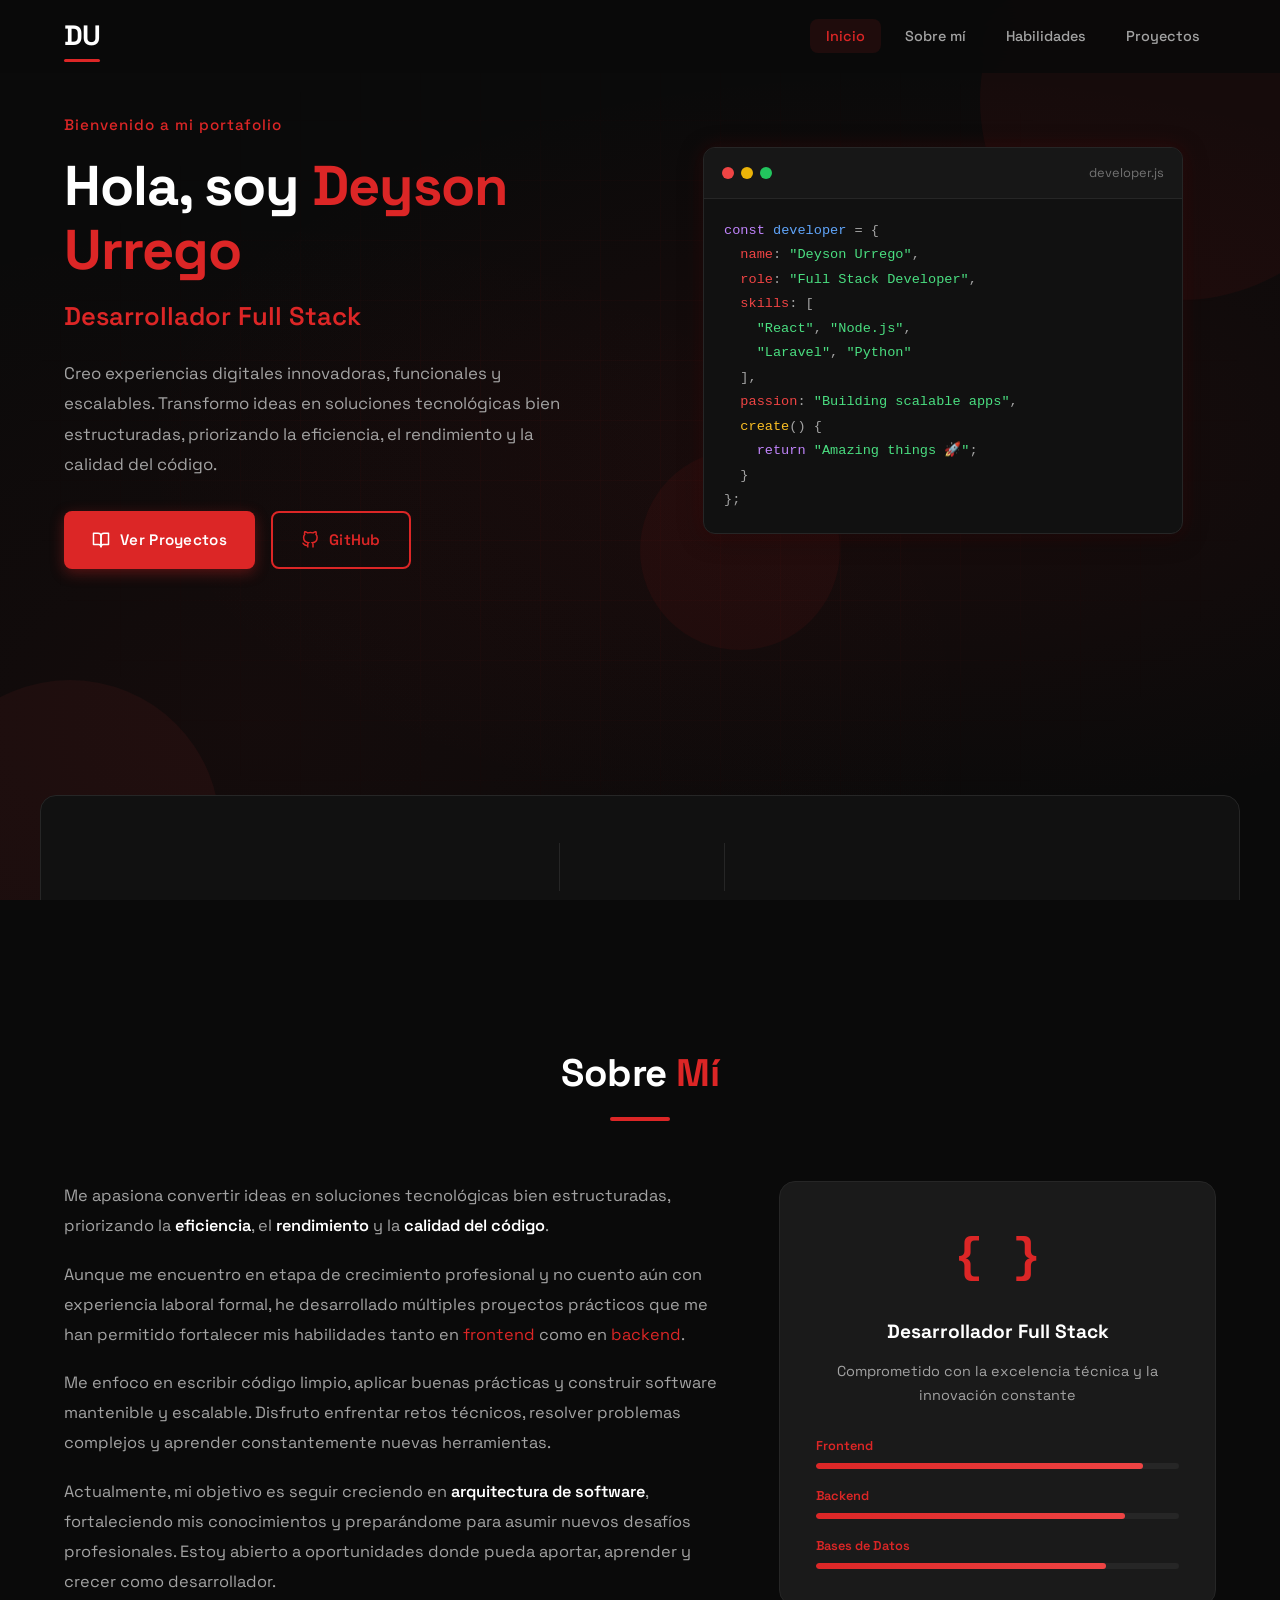
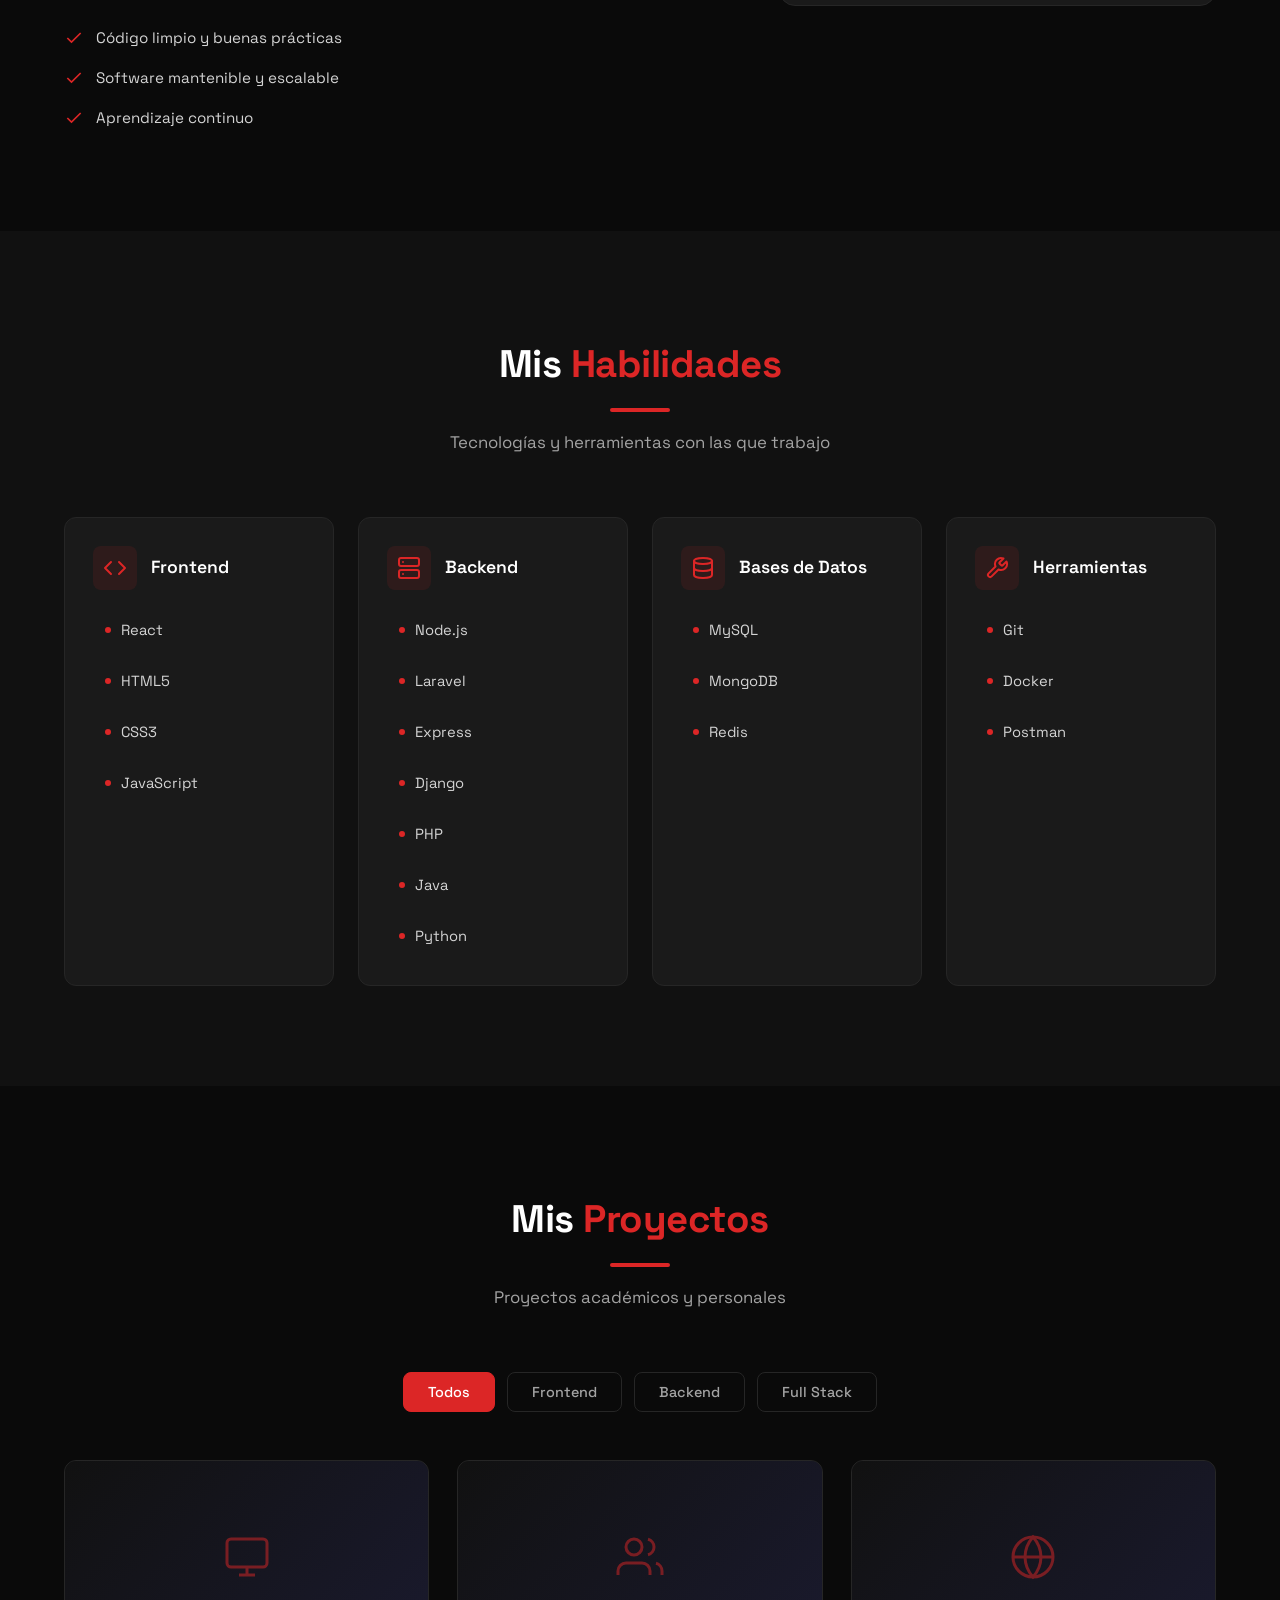
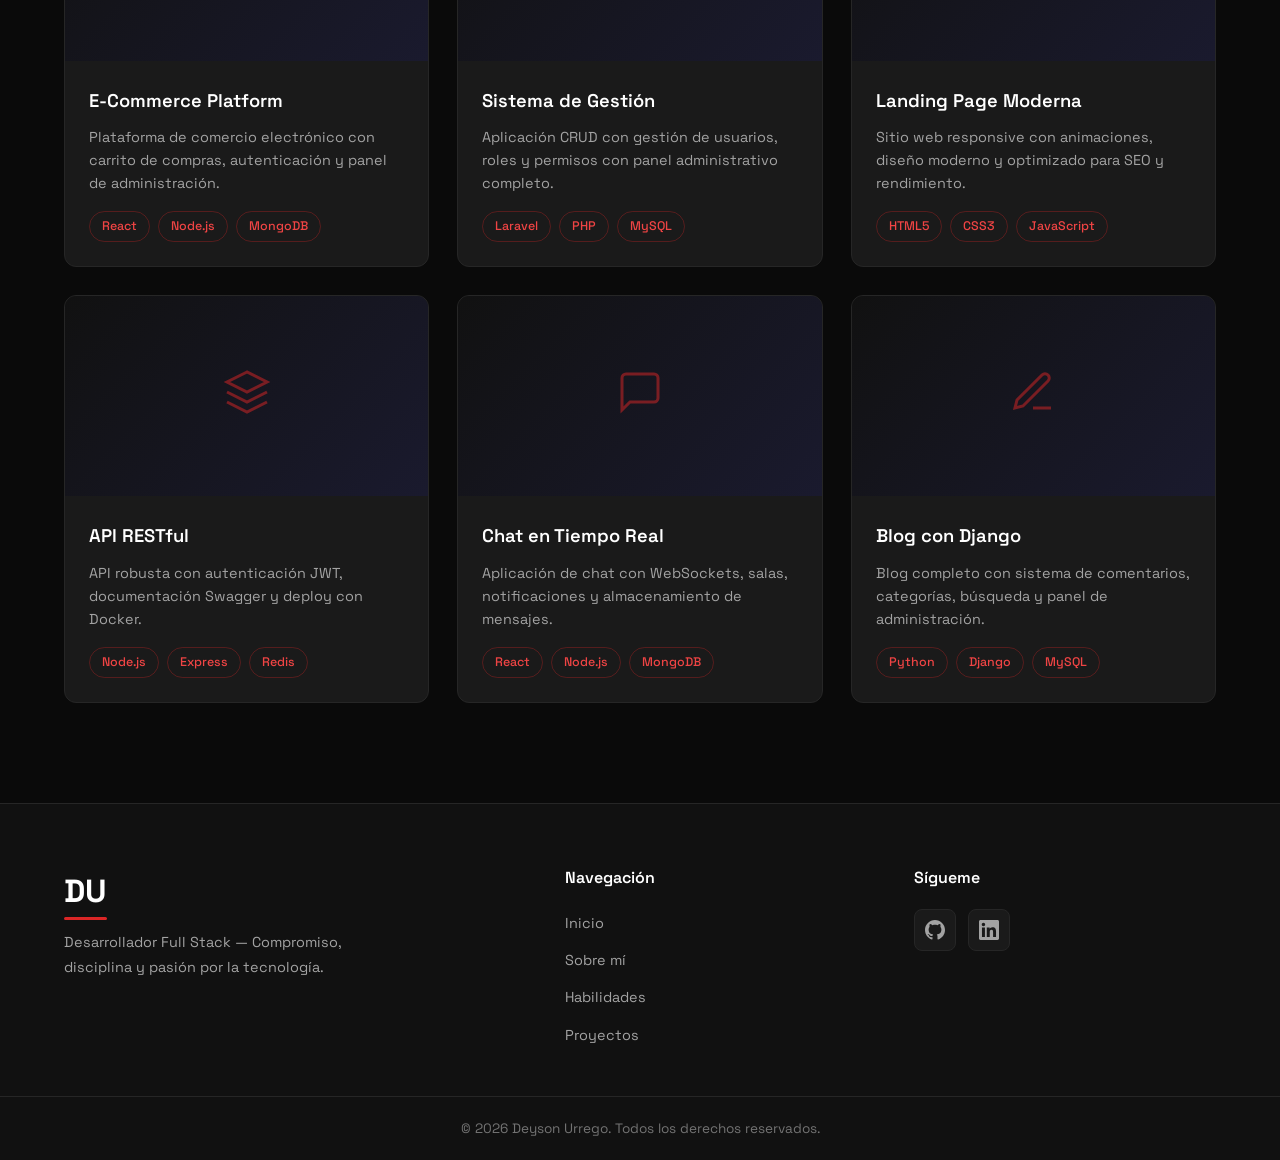
==== commit b1875568: "Add secciones" ====
--- a/index.html
+++ b/index.html
@@ -13,543 +13,15 @@
 </head>
 <body>
 
-    <!-- ==================== NAVBAR ==================== -->
-    <nav class="navbar" id="navbar">
-        <div class="nav-container">
-            <a href="#hero" class="nav-logo">DU</a>
-            <button class="nav-toggle" id="navToggle" aria-label="Menú">
-                <span></span>
-                <span></span>
-                <span></span>
-            </button>
-            <ul class="nav-menu" id="navMenu">
-                <li><a href="#hero" class="nav-link active">Inicio</a></li>
-                <li><a href="#about" class="nav-link">Sobre mí</a></li>
-                <li><a href="#skills" class="nav-link">Habilidades</a></li>
-                <li><a href="#projects" class="nav-link">Proyectos</a></li>
-                <li><a href="#contact" class="nav-link">Contacto</a></li>
-            </ul>
-        </div>
-    </nav>
+    <!-- Secciones cargadas dinámicamente -->
+    <div id="section-navbar"></div>
+    <div id="section-hero"></div>
+    <div id="section-about"></div>
+    <div id="section-skills"></div>
+    <div id="section-projects"></div>
+    <div id="section-footer"></div>
 
-    <!-- ==================== HERO ==================== -->
-    <section class="hero" id="hero">
-        <div class="hero-bg-effects">
-            <div class="hero-gradient"></div>
-            <div class="hero-grid-pattern"></div>
-            <div class="floating-shape shape-1"></div>
-            <div class="floating-shape shape-2"></div>
-            <div class="floating-shape shape-3"></div>
-        </div>
-        <div class="container hero-content">
-            <div class="hero-text">
-                <p class="hero-greeting" data-animate="fade-up">👋 Bienvenido a mi portafolio</p>
-                <h1 class="hero-title" data-animate="fade-up" data-delay="100">
-                    Hola, soy <span class="text-red">Deyson Urrego</span>
-                </h1>
-                <h2 class="hero-subtitle" data-animate="fade-up" data-delay="200">Desarrollador Full Stack</h2>
-                <p class="hero-description" data-animate="fade-up" data-delay="300">
-                    Creo experiencias digitales innovadoras, funcionales y escalables. 
-                    Transformo ideas en soluciones tecnológicas bien estructuradas, 
-                    priorizando la eficiencia, el rendimiento y la calidad del código.
-                </p>
-                <div class="hero-buttons" data-animate="fade-up" data-delay="400">
-                    <a href="#projects" class="btn btn-primary">
-                        <svg width="18" height="18" viewBox="0 0 24 24" fill="none" stroke="currentColor" stroke-width="2" stroke-linecap="round" stroke-linejoin="round"><path d="M2 3h6a4 4 0 0 1 4 4v14a3 3 0 0 0-3-3H2z"/><path d="M22 3h-6a4 4 0 0 0-4 4v14a3 3 0 0 1 3-3h7z"/></svg>
-                        Ver Proyectos
-                    </a>
-                    <a href="#contact" class="btn btn-outline">
-                        <svg width="18" height="18" viewBox="0 0 24 24" fill="none" stroke="currentColor" stroke-width="2" stroke-linecap="round" stroke-linejoin="round"><path d="M4 4h16c1.1 0 2 .9 2 2v12c0 1.1-.9 2-2 2H4c-1.1 0-2-.9-2-2V6c0-1.1.9-2 2-2z"/><polyline points="22,6 12,13 2,6"/></svg>
-                        Contáctame
-                    </a>
-                </div>
-            </div>
-            <div class="hero-visual" data-animate="fade-left" data-delay="300">
-                <div class="code-window">
-                    <div class="code-header">
-                        <div class="code-dots">
-                            <span class="dot red"></span>
-                            <span class="dot yellow"></span>
-                            <span class="dot green"></span>
-                        </div>
-                        <span class="code-title">developer.js</span>
-                    </div>
-                    <pre class="code-body"><code><span class="code-keyword">const</span> <span class="code-var">developer</span> = {
-  <span class="code-prop">name</span>: <span class="code-string">"Deyson Urrego"</span>,
-  <span class="code-prop">role</span>: <span class="code-string">"Full Stack Developer"</span>,
-  <span class="code-prop">skills</span>: [
-    <span class="code-string">"React"</span>, <span class="code-string">"Node.js"</span>,
-    <span class="code-string">"Laravel"</span>, <span class="code-string">"Python"</span>
-  ],
-  <span class="code-prop">passion</span>: <span class="code-string">"Building scalable apps"</span>,
-  <span class="code-method">create</span>() {
-    <span class="code-keyword">return</span> <span class="code-string">"Amazing things 🚀"</span>;
-  }
-};</code></pre>
-                </div>
-            </div>
-        </div>
-
-        <!-- Stats Bar -->
-        <div class="stats-bar">
-            <div class="container stats-container">
-                <div class="stat-item" data-animate="fade-up" data-delay="500">
-                    <span class="stat-number" data-count="12">0</span><span class="stat-plus">+</span>
-                    <span class="stat-label">Proyectos</span>
-                </div>
-                <div class="stat-divider"></div>
-                <div class="stat-item" data-animate="fade-up" data-delay="600">
-                    <span class="stat-number" data-count="12">0</span><span class="stat-plus">+</span>
-                    <span class="stat-label">Tecnologías</span>
-                </div>
-                <div class="stat-divider"></div>
-                <div class="stat-item" data-animate="fade-up" data-delay="700">
-                    <span class="stat-icon">⚡</span>
-                    <span class="stat-label">Full Stack</span>
-                </div>
-            </div>
-        </div>
-    </section>
-
-    <!-- ==================== ABOUT ==================== -->
-    <section class="section about" id="about">
-        <div class="container">
-            <div class="section-header" data-animate="fade-up">
-                <h2 class="section-title">Sobre <span class="text-red">Mí</span></h2>
-                <div class="section-line"></div>
-            </div>
-            <div class="about-grid">
-                <div class="about-text" data-animate="fade-right">
-                    <p>
-                        Me apasiona convertir ideas en soluciones tecnológicas bien estructuradas, 
-                        priorizando la <strong>eficiencia</strong>, el <strong>rendimiento</strong> y la 
-                        <strong>calidad del código</strong>.
-                    </p>
-                    <p>
-                        Aunque me encuentro en etapa de crecimiento profesional y no cuento aún con experiencia 
-                        laboral formal, he desarrollado múltiples proyectos prácticos que me han permitido 
-                        fortalecer mis habilidades tanto en <span class="text-red">frontend</span> como en 
-                        <span class="text-red">backend</span>.
-                    </p>
-                    <p>
-                        Me enfoco en escribir código limpio, aplicar buenas prácticas y construir software 
-                        mantenible y escalable. Disfruto enfrentar retos técnicos, resolver problemas complejos 
-                        y aprender constantemente nuevas herramientas.
-                    </p>
-                    <p>
-                        Actualmente, mi objetivo es seguir creciendo en <strong>arquitectura de software</strong>, 
-                        fortaleciendo mis conocimientos y preparándome para asumir nuevos desafíos profesionales. 
-                        Estoy abierto a oportunidades donde pueda aportar, aprender y crecer como desarrollador.
-                    </p>
-                    <div class="about-highlights">
-                        <div class="highlight-item">
-                            <svg width="20" height="20" viewBox="0 0 24 24" fill="none" stroke="#dc2626" stroke-width="2"><polyline points="20 6 9 17 4 12"/></svg>
-                            <span>Código limpio y buenas prácticas</span>
-                        </div>
-                        <div class="highlight-item">
-                            <svg width="20" height="20" viewBox="0 0 24 24" fill="none" stroke="#dc2626" stroke-width="2"><polyline points="20 6 9 17 4 12"/></svg>
-                            <span>Software mantenible y escalable</span>
-                        </div>
-                        <div class="highlight-item">
-                            <svg width="20" height="20" viewBox="0 0 24 24" fill="none" stroke="#dc2626" stroke-width="2"><polyline points="20 6 9 17 4 12"/></svg>
-                            <span>Aprendizaje continuo</span>
-                        </div>
-                    </div>
-                </div>
-                <div class="about-image" data-animate="fade-left">
-                    <div class="about-card">
-                        <div class="about-card-icon">{ }</div>
-                        <h3>Desarrollador Full Stack</h3>
-                        <p>Comprometido con la excelencia técnica y la innovación constante</p>
-                        <div class="about-card-stats">
-                            <div>
-                                <span class="text-red">Frontend</span>
-                                <div class="progress-bar"><div class="progress-fill" style="width: 90%"></div></div>
-                            </div>
-                            <div>
-                                <span class="text-red">Backend</span>
-                                <div class="progress-bar"><div class="progress-fill" style="width: 85%"></div></div>
-                            </div>
-                            <div>
-                                <span class="text-red">Bases de Datos</span>
-                                <div class="progress-bar"><div class="progress-fill" style="width: 80%"></div></div>
-                            </div>
-                        </div>
-                    </div>
-                </div>
-            </div>
-        </div>
-    </section>
-
-    <!-- ==================== SKILLS ==================== -->
-    <section class="section skills" id="skills">
-        <div class="container">
-            <div class="section-header" data-animate="fade-up">
-                <h2 class="section-title">Mis <span class="text-red">Habilidades</span></h2>
-                <div class="section-line"></div>
-                <p class="section-subtitle">Tecnologías y herramientas con las que trabajo</p>
-            </div>
-
-            <div class="skills-grid">
-                <!-- Frontend -->
-                <div class="skill-category" data-animate="fade-up" data-delay="100">
-                    <div class="category-header">
-                        <div class="category-icon">
-                            <svg width="24" height="24" viewBox="0 0 24 24" fill="none" stroke="#dc2626" stroke-width="2" stroke-linecap="round" stroke-linejoin="round"><polyline points="16 18 22 12 16 6"/><polyline points="8 6 2 12 8 18"/></svg>
-                        </div>
-                        <h3>Frontend</h3>
-                    </div>
-                    <div class="skills-list">
-                        <div class="skill-item"><span class="skill-dot"></span>React</div>
-                        <div class="skill-item"><span class="skill-dot"></span>HTML5</div>
-                        <div class="skill-item"><span class="skill-dot"></span>CSS3</div>
-                        <div class="skill-item"><span class="skill-dot"></span>JavaScript</div>
-                    </div>
-                </div>
-
-                <!-- Backend -->
-                <div class="skill-category" data-animate="fade-up" data-delay="200">
-                    <div class="category-header">
-                        <div class="category-icon">
-                            <svg width="24" height="24" viewBox="0 0 24 24" fill="none" stroke="#dc2626" stroke-width="2" stroke-linecap="round" stroke-linejoin="round"><rect x="2" y="2" width="20" height="8" rx="2"/><rect x="2" y="14" width="20" height="8" rx="2"/><line x1="6" y1="6" x2="6.01" y2="6"/><line x1="6" y1="18" x2="6.01" y2="18"/></svg>
-                        </div>
-                        <h3>Backend</h3>
-                    </div>
-                    <div class="skills-list">
-                        <div class="skill-item"><span class="skill-dot"></span>Node.js</div>
-                        <div class="skill-item"><span class="skill-dot"></span>Laravel</div>
-                        <div class="skill-item"><span class="skill-dot"></span>Express</div>
-                        <div class="skill-item"><span class="skill-dot"></span>Django</div>
-                        <div class="skill-item"><span class="skill-dot"></span>PHP</div>
-                        <div class="skill-item"><span class="skill-dot"></span>Java</div>
-                        <div class="skill-item"><span class="skill-dot"></span>Python</div>
-                    </div>
-                </div>
-
-                <!-- Databases -->
-                <div class="skill-category" data-animate="fade-up" data-delay="300">
-                    <div class="category-header">
-                        <div class="category-icon">
-                            <svg width="24" height="24" viewBox="0 0 24 24" fill="none" stroke="#dc2626" stroke-width="2" stroke-linecap="round" stroke-linejoin="round"><ellipse cx="12" cy="5" rx="9" ry="3"/><path d="M21 12c0 1.66-4 3-9 3s-9-1.34-9-3"/><path d="M3 5v14c0 1.66 4 3 9 3s9-1.34 9-3V5"/></svg>
-                        </div>
-                        <h3>Bases de Datos</h3>
-                    </div>
-                    <div class="skills-list">
-                        <div class="skill-item"><span class="skill-dot"></span>MySQL</div>
-                        <div class="skill-item"><span class="skill-dot"></span>MongoDB</div>
-                        <div class="skill-item"><span class="skill-dot"></span>Redis</div>
-                    </div>
-                </div>
-
-                <!-- Tools -->
-                <div class="skill-category" data-animate="fade-up" data-delay="400">
-                    <div class="category-header">
-                        <div class="category-icon">
-                            <svg width="24" height="24" viewBox="0 0 24 24" fill="none" stroke="#dc2626" stroke-width="2" stroke-linecap="round" stroke-linejoin="round"><path d="M14.7 6.3a1 1 0 0 0 0 1.4l1.6 1.6a1 1 0 0 0 1.4 0l3.77-3.77a6 6 0 0 1-7.94 7.94l-6.91 6.91a2.12 2.12 0 0 1-3-3l6.91-6.91a6 6 0 0 1 7.94-7.94l-3.76 3.76z"/></svg>
-                        </div>
-                        <h3>Herramientas</h3>
-                    </div>
-                    <div class="skills-list">
-                        <div class="skill-item"><span class="skill-dot"></span>Git</div>
-                        <div class="skill-item"><span class="skill-dot"></span>Docker</div>
-                        <div class="skill-item"><span class="skill-dot"></span>Postman</div>
-                    </div>
-                </div>
-            </div>
-        </div>
-    </section>
-
-    <!-- ==================== PROJECTS ==================== -->
-    <section class="section projects" id="projects">
-        <div class="container">
-            <div class="section-header" data-animate="fade-up">
-                <h2 class="section-title">Mis <span class="text-red">Proyectos</span></h2>
-                <div class="section-line"></div>
-                <p class="section-subtitle">Proyectos académicos y personales</p>
-            </div>
-
-            <div class="project-filters" data-animate="fade-up" data-delay="100">
-                <button class="filter-btn active" data-filter="all">Todos</button>
-                <button class="filter-btn" data-filter="frontend">Frontend</button>
-                <button class="filter-btn" data-filter="backend">Backend</button>
-                <button class="filter-btn" data-filter="fullstack">Full Stack</button>
-            </div>
-
-            <div class="projects-grid">
-                <!-- Project 1 -->
-                <div class="project-card" data-category="fullstack" data-animate="fade-up" data-delay="100">
-                    <div class="project-image">
-                        <div class="project-placeholder">
-                            <svg width="48" height="48" viewBox="0 0 24 24" fill="none" stroke="#dc2626" stroke-width="1.5"><rect x="2" y="3" width="20" height="14" rx="2"/><line x1="8" y1="21" x2="16" y2="21"/><line x1="12" y1="17" x2="12" y2="21"/></svg>
-                        </div>
-                        <div class="project-overlay">
-                            <a href="#" class="project-link" title="Ver código">
-                                <svg width="20" height="20" viewBox="0 0 24 24" fill="none" stroke="currentColor" stroke-width="2"><path d="M9 19c-5 1.5-5-2.5-7-3m14 6v-3.87a3.37 3.37 0 0 0-.94-2.61c3.14-.35 6.44-1.54 6.44-7A5.44 5.44 0 0 0 20 4.77 5.07 5.07 0 0 0 19.91 1S18.73.65 16 2.48a13.38 13.38 0 0 0-7 0C6.27.65 5.09 1 5.09 1A5.07 5.07 0 0 0 5 4.77a5.44 5.44 0 0 0-1.5 3.78c0 5.42 3.3 6.61 6.44 7A3.37 3.37 0 0 0 9 18.13V22"/></svg>
-                            </a>
-                            <a href="#" class="project-link" title="Ver demo">
-                                <svg width="20" height="20" viewBox="0 0 24 24" fill="none" stroke="currentColor" stroke-width="2"><path d="M18 13v6a2 2 0 0 1-2 2H5a2 2 0 0 1-2-2V8a2 2 0 0 1 2-2h6"/><polyline points="15 3 21 3 21 9"/><line x1="10" y1="14" x2="21" y2="3"/></svg>
-                            </a>
-                        </div>
-                    </div>
-                    <div class="project-info">
-                        <h3>E-Commerce Platform</h3>
-                        <p>Plataforma de comercio electrónico con carrito de compras, autenticación y panel de administración.</p>
-                        <div class="project-tags">
-                            <span class="tag">React</span>
-                            <span class="tag">Node.js</span>
-                            <span class="tag">MongoDB</span>
-                        </div>
-                    </div>
-                </div>
-
-                <!-- Project 2 -->
-                <div class="project-card" data-category="fullstack" data-animate="fade-up" data-delay="200">
-                    <div class="project-image">
-                        <div class="project-placeholder">
-                            <svg width="48" height="48" viewBox="0 0 24 24" fill="none" stroke="#dc2626" stroke-width="1.5"><path d="M17 21v-2a4 4 0 0 0-4-4H5a4 4 0 0 0-4 4v2"/><circle cx="9" cy="7" r="4"/><path d="M23 21v-2a4 4 0 0 0-3-3.87"/><path d="M16 3.13a4 4 0 0 1 0 7.75"/></svg>
-                        </div>
-                        <div class="project-overlay">
-                            <a href="#" class="project-link" title="Ver código">
-                                <svg width="20" height="20" viewBox="0 0 24 24" fill="none" stroke="currentColor" stroke-width="2"><path d="M9 19c-5 1.5-5-2.5-7-3m14 6v-3.87a3.37 3.37 0 0 0-.94-2.61c3.14-.35 6.44-1.54 6.44-7A5.44 5.44 0 0 0 20 4.77 5.07 5.07 0 0 0 19.91 1S18.73.65 16 2.48a13.38 13.38 0 0 0-7 0C6.27.65 5.09 1 5.09 1A5.07 5.07 0 0 0 5 4.77a5.44 5.44 0 0 0-1.5 3.78c0 5.42 3.3 6.61 6.44 7A3.37 3.37 0 0 0 9 18.13V22"/></svg>
-                            </a>
-                            <a href="#" class="project-link" title="Ver demo">
-                                <svg width="20" height="20" viewBox="0 0 24 24" fill="none" stroke="currentColor" stroke-width="2"><path d="M18 13v6a2 2 0 0 1-2 2H5a2 2 0 0 1-2-2V8a2 2 0 0 1 2-2h6"/><polyline points="15 3 21 3 21 9"/><line x1="10" y1="14" x2="21" y2="3"/></svg>
-                            </a>
-                        </div>
-                    </div>
-                    <div class="project-info">
-                        <h3>Sistema de Gestión</h3>
-                        <p>Aplicación CRUD con gestión de usuarios, roles y permisos con panel administrativo completo.</p>
-                        <div class="project-tags">
-                            <span class="tag">Laravel</span>
-                            <span class="tag">PHP</span>
-                            <span class="tag">MySQL</span>
-                        </div>
-                    </div>
-                </div>
-
-                <!-- Project 3 -->
-                <div class="project-card" data-category="frontend" data-animate="fade-up" data-delay="300">
-                    <div class="project-image">
-                        <div class="project-placeholder">
-                            <svg width="48" height="48" viewBox="0 0 24 24" fill="none" stroke="#dc2626" stroke-width="1.5"><circle cx="12" cy="12" r="10"/><line x1="2" y1="12" x2="22" y2="12"/><path d="M12 2a15.3 15.3 0 0 1 4 10 15.3 15.3 0 0 1-4 10 15.3 15.3 0 0 1-4-10 15.3 15.3 0 0 1 4-10z"/></svg>
-                        </div>
-                        <div class="project-overlay">
-                            <a href="#" class="project-link" title="Ver código">
-                                <svg width="20" height="20" viewBox="0 0 24 24" fill="none" stroke="currentColor" stroke-width="2"><path d="M9 19c-5 1.5-5-2.5-7-3m14 6v-3.87a3.37 3.37 0 0 0-.94-2.61c3.14-.35 6.44-1.54 6.44-7A5.44 5.44 0 0 0 20 4.77 5.07 5.07 0 0 0 19.91 1S18.73.65 16 2.48a13.38 13.38 0 0 0-7 0C6.27.65 5.09 1 5.09 1A5.07 5.07 0 0 0 5 4.77a5.44 5.44 0 0 0-1.5 3.78c0 5.42 3.3 6.61 6.44 7A3.37 3.37 0 0 0 9 18.13V22"/></svg>
-                            </a>
-                            <a href="#" class="project-link" title="Ver demo">
-                                <svg width="20" height="20" viewBox="0 0 24 24" fill="none" stroke="currentColor" stroke-width="2"><path d="M18 13v6a2 2 0 0 1-2 2H5a2 2 0 0 1-2-2V8a2 2 0 0 1 2-2h6"/><polyline points="15 3 21 3 21 9"/><line x1="10" y1="14" x2="21" y2="3"/></svg>
-                            </a>
-                        </div>
-                    </div>
-                    <div class="project-info">
-                        <h3>Landing Page Moderna</h3>
-                        <p>Sitio web responsive con animaciones, diseño moderno y optimizado para SEO y rendimiento.</p>
-                        <div class="project-tags">
-                            <span class="tag">HTML5</span>
-                            <span class="tag">CSS3</span>
-                            <span class="tag">JavaScript</span>
-                        </div>
-                    </div>
-                </div>
-
-                <!-- Project 4 -->
-                <div class="project-card" data-category="backend" data-animate="fade-up" data-delay="100">
-                    <div class="project-image">
-                        <div class="project-placeholder">
-                            <svg width="48" height="48" viewBox="0 0 24 24" fill="none" stroke="#dc2626" stroke-width="1.5"><path d="M12 2L2 7l10 5 10-5-10-5z"/><path d="M2 17l10 5 10-5"/><path d="M2 12l10 5 10-5"/></svg>
-                        </div>
-                        <div class="project-overlay">
-                            <a href="#" class="project-link" title="Ver código">
-                                <svg width="20" height="20" viewBox="0 0 24 24" fill="none" stroke="currentColor" stroke-width="2"><path d="M9 19c-5 1.5-5-2.5-7-3m14 6v-3.87a3.37 3.37 0 0 0-.94-2.61c3.14-.35 6.44-1.54 6.44-7A5.44 5.44 0 0 0 20 4.77 5.07 5.07 0 0 0 19.91 1S18.73.65 16 2.48a13.38 13.38 0 0 0-7 0C6.27.65 5.09 1 5.09 1A5.07 5.07 0 0 0 5 4.77a5.44 5.44 0 0 0-1.5 3.78c0 5.42 3.3 6.61 6.44 7A3.37 3.37 0 0 0 9 18.13V22"/></svg>
-                            </a>
-                            <a href="#" class="project-link" title="Ver demo">
-                                <svg width="20" height="20" viewBox="0 0 24 24" fill="none" stroke="currentColor" stroke-width="2"><path d="M18 13v6a2 2 0 0 1-2 2H5a2 2 0 0 1-2-2V8a2 2 0 0 1 2-2h6"/><polyline points="15 3 21 3 21 9"/><line x1="10" y1="14" x2="21" y2="3"/></svg>
-                            </a>
-                        </div>
-                    </div>
-                    <div class="project-info">
-                        <h3>API RESTful</h3>
-                        <p>API robusta con autenticación JWT, documentación Swagger y deploy con Docker.</p>
-                        <div class="project-tags">
-                            <span class="tag">Node.js</span>
-                            <span class="tag">Express</span>
-                            <span class="tag">Redis</span>
-                        </div>
-                    </div>
-                </div>
-
-                <!-- Project 5 -->
-                <div class="project-card" data-category="fullstack" data-animate="fade-up" data-delay="200">
-                    <div class="project-image">
-                        <div class="project-placeholder">
-                            <svg width="48" height="48" viewBox="0 0 24 24" fill="none" stroke="#dc2626" stroke-width="1.5"><path d="M21 15a2 2 0 0 1-2 2H7l-4 4V5a2 2 0 0 1 2-2h14a2 2 0 0 1 2 2z"/></svg>
-                        </div>
-                        <div class="project-overlay">
-                            <a href="#" class="project-link" title="Ver código">
-                                <svg width="20" height="20" viewBox="0 0 24 24" fill="none" stroke="currentColor" stroke-width="2"><path d="M9 19c-5 1.5-5-2.5-7-3m14 6v-3.87a3.37 3.37 0 0 0-.94-2.61c3.14-.35 6.44-1.54 6.44-7A5.44 5.44 0 0 0 20 4.77 5.07 5.07 0 0 0 19.91 1S18.73.65 16 2.48a13.38 13.38 0 0 0-7 0C6.27.65 5.09 1 5.09 1A5.07 5.07 0 0 0 5 4.77a5.44 5.44 0 0 0-1.5 3.78c0 5.42 3.3 6.61 6.44 7A3.37 3.37 0 0 0 9 18.13V22"/></svg>
-                            </a>
-                            <a href="#" class="project-link" title="Ver demo">
-                                <svg width="20" height="20" viewBox="0 0 24 24" fill="none" stroke="currentColor" stroke-width="2"><path d="M18 13v6a2 2 0 0 1-2 2H5a2 2 0 0 1-2-2V8a2 2 0 0 1 2-2h6"/><polyline points="15 3 21 3 21 9"/><line x1="10" y1="14" x2="21" y2="3"/></svg>
-                            </a>
-                        </div>
-                    </div>
-                    <div class="project-info">
-                        <h3>Chat en Tiempo Real</h3>
-                        <p>Aplicación de chat con WebSockets, salas, notificaciones y almacenamiento de mensajes.</p>
-                        <div class="project-tags">
-                            <span class="tag">React</span>
-                            <span class="tag">Node.js</span>
-                            <span class="tag">MongoDB</span>
-                        </div>
-                    </div>
-                </div>
-
-                <!-- Project 6 -->
-                <div class="project-card" data-category="backend" data-animate="fade-up" data-delay="300">
-                    <div class="project-image">
-                        <div class="project-placeholder">
-                            <svg width="48" height="48" viewBox="0 0 24 24" fill="none" stroke="#dc2626" stroke-width="1.5"><path d="M12 20h9"/><path d="M16.5 3.5a2.121 2.121 0 0 1 3 3L7 19l-4 1 1-4L16.5 3.5z"/></svg>
-                        </div>
-                        <div class="project-overlay">
-                            <a href="#" class="project-link" title="Ver código">
-                                <svg width="20" height="20" viewBox="0 0 24 24" fill="none" stroke="currentColor" stroke-width="2"><path d="M9 19c-5 1.5-5-2.5-7-3m14 6v-3.87a3.37 3.37 0 0 0-.94-2.61c3.14-.35 6.44-1.54 6.44-7A5.44 5.44 0 0 0 20 4.77 5.07 5.07 0 0 0 19.91 1S18.73.65 16 2.48a13.38 13.38 0 0 0-7 0C6.27.65 5.09 1 5.09 1A5.07 5.07 0 0 0 5 4.77a5.44 5.44 0 0 0-1.5 3.78c0 5.42 3.3 6.61 6.44 7A3.37 3.37 0 0 0 9 18.13V22"/></svg>
-                            </a>
-                            <a href="#" class="project-link" title="Ver demo">
-                                <svg width="20" height="20" viewBox="0 0 24 24" fill="none" stroke="currentColor" stroke-width="2"><path d="M18 13v6a2 2 0 0 1-2 2H5a2 2 0 0 1-2-2V8a2 2 0 0 1 2-2h6"/><polyline points="15 3 21 3 21 9"/><line x1="10" y1="14" x2="21" y2="3"/></svg>
-                            </a>
-                        </div>
-                    </div>
-                    <div class="project-info">
-                        <h3>Blog con Django</h3>
-                        <p>Blog completo con sistema de comentarios, categorías, búsqueda y panel de administración.</p>
-                        <div class="project-tags">
-                            <span class="tag">Python</span>
-                            <span class="tag">Django</span>
-                            <span class="tag">MySQL</span>
-                        </div>
-                    </div>
-                </div>
-            </div>
-        </div>
-    </section>
-
-    <!-- ==================== CONTACT ==================== -->
-    <section class="section contact" id="contact">
-        <div class="container">
-            <div class="section-header" data-animate="fade-up">
-                <h2 class="section-title"><span class="text-red">Contacto</span></h2>
-                <div class="section-line"></div>
-                <p class="section-subtitle">Estoy abierto a oportunidades donde pueda aportar, aprender y crecer</p>
-            </div>
-
-            <div class="contact-grid">
-                <div class="contact-form-wrapper" data-animate="fade-right">
-                    <form class="contact-form" id="contactForm">
-                        <div class="form-group">
-                            <label for="name">Nombre</label>
-                            <input type="text" id="name" name="name" placeholder="Tu nombre completo" required>
-                        </div>
-                        <div class="form-group">
-                            <label for="email">Email</label>
-                            <input type="email" id="email" name="email" placeholder="tu@email.com" required>
-                        </div>
-                        <div class="form-group">
-                            <label for="message">Mensaje</label>
-                            <textarea id="message" name="message" rows="5" placeholder="Escribe tu mensaje aquí..." required></textarea>
-                        </div>
-                        <button type="submit" class="btn btn-primary btn-full">
-                            <svg width="18" height="18" viewBox="0 0 24 24" fill="none" stroke="currentColor" stroke-width="2" stroke-linecap="round" stroke-linejoin="round"><line x1="22" y1="2" x2="11" y2="13"/><polygon points="22 2 15 22 11 13 2 9 22 2"/></svg>
-                            Enviar Mensaje
-                        </button>
-                    </form>
-                    <div class="form-success" id="formSuccess">
-                        <svg width="48" height="48" viewBox="0 0 24 24" fill="none" stroke="#dc2626" stroke-width="2"><path d="M22 11.08V12a10 10 0 1 1-5.93-9.14"/><polyline points="22 4 12 14.01 9 11.01"/></svg>
-                        <h3>¡Mensaje enviado!</h3>
-                        <p>Gracias por contactarme. Te responderé lo antes posible.</p>
-                    </div>
-                </div>
-
-                <div class="contact-info" data-animate="fade-left">
-                    <div class="contact-card">
-                        <div class="contact-card-icon">
-                            <svg width="24" height="24" viewBox="0 0 24 24" fill="none" stroke="#dc2626" stroke-width="2"><path d="M4 4h16c1.1 0 2 .9 2 2v12c0 1.1-.9 2-2 2H4c-1.1 0-2-.9-2-2V6c0-1.1.9-2 2-2z"/><polyline points="22,6 12,13 2,6"/></svg>
-                        </div>
-                        <div>
-                            <h4>Email</h4>
-                            <p>deyson.urrego@email.com</p>
-                        </div>
-                    </div>
-                    <div class="contact-card">
-                        <div class="contact-card-icon">
-                            <svg width="24" height="24" viewBox="0 0 24 24" fill="none" stroke="#dc2626" stroke-width="2"><path d="M9 19c-5 1.5-5-2.5-7-3m14 6v-3.87a3.37 3.37 0 0 0-.94-2.61c3.14-.35 6.44-1.54 6.44-7A5.44 5.44 0 0 0 20 4.77 5.07 5.07 0 0 0 19.91 1S18.73.65 16 2.48a13.38 13.38 0 0 0-7 0C6.27.65 5.09 1 5.09 1A5.07 5.07 0 0 0 5 4.77a5.44 5.44 0 0 0-1.5 3.78c0 5.42 3.3 6.61 6.44 7A3.37 3.37 0 0 0 9 18.13V22"/></svg>
-                        </div>
-                        <div>
-                            <h4>GitHub</h4>
-                            <p>github.com/deysonurrego</p>
-                        </div>
-                    </div>
-                    <div class="contact-card">
-                        <div class="contact-card-icon">
-                            <svg width="24" height="24" viewBox="0 0 24 24" fill="none" stroke="#dc2626" stroke-width="2"><path d="M16 8a6 6 0 0 1 6 6v7h-4v-7a2 2 0 0 0-2-2 2 2 0 0 0-2 2v7h-4v-7a6 6 0 0 1 6-6z"/><rect x="2" y="9" width="4" height="12"/><circle cx="4" cy="4" r="2"/></svg>
-                        </div>
-                        <div>
-                            <h4>LinkedIn</h4>
-                            <p>linkedin.com/in/deysonurrego</p>
-                        </div>
-                    </div>
-
-                    <div class="contact-cta">
-                        <p>¿Tienes un proyecto en mente?</p>
-                        <h3>¡Trabajemos juntos!</h3>
-                    </div>
-                </div>
-            </div>
-        </div>
-    </section>
-
-    <!-- ==================== FOOTER ==================== -->
-    <footer class="footer">
-        <div class="container footer-content">
-            <div class="footer-brand">
-                <a href="#hero" class="footer-logo">DU</a>
-                <p>Desarrollador Full Stack — Compromiso, disciplina y pasión por la tecnología.</p>
-            </div>
-            <div class="footer-links">
-                <h4>Navegación</h4>
-                <ul>
-                    <li><a href="#hero">Inicio</a></li>
-                    <li><a href="#about">Sobre mí</a></li>
-                    <li><a href="#skills">Habilidades</a></li>
-                    <li><a href="#projects">Proyectos</a></li>
-                    <li><a href="#contact">Contacto</a></li>
-                </ul>
-            </div>
-            <div class="footer-social">
-                <h4>Sígueme</h4>
-                <div class="social-icons">
-                    <a href="#" class="social-icon" aria-label="GitHub">
-                        <svg width="20" height="20" viewBox="0 0 24 24" fill="currentColor"><path d="M12 0c-6.626 0-12 5.373-12 12 0 5.302 3.438 9.8 8.207 11.387.599.111.793-.261.793-.577v-2.234c-3.338.726-4.033-1.416-4.033-1.416-.546-1.387-1.333-1.756-1.333-1.756-1.089-.745.083-.729.083-.729 1.205.084 1.839 1.237 1.839 1.237 1.07 1.834 2.807 1.304 3.492.997.107-.775.418-1.305.762-1.604-2.665-.305-5.467-1.334-5.467-5.931 0-1.311.469-2.381 1.236-3.221-.124-.303-.535-1.524.117-3.176 0 0 1.008-.322 3.301 1.23.957-.266 1.983-.399 3.003-.404 1.02.005 2.047.138 3.006.404 2.291-1.552 3.297-1.23 3.297-1.23.653 1.653.242 2.874.118 3.176.77.84 1.235 1.911 1.235 3.221 0 4.609-2.807 5.624-5.479 5.921.43.372.823 1.102.823 2.222v3.293c0 .319.192.694.801.576 4.765-1.589 8.199-6.086 8.199-11.386 0-6.627-5.373-12-12-12z"/></svg>
-                    </a>
-                    <a href="#" class="social-icon" aria-label="LinkedIn">
-                        <svg width="20" height="20" viewBox="0 0 24 24" fill="currentColor"><path d="M20.447 20.452h-3.554v-5.569c0-1.328-.027-3.037-1.852-3.037-1.853 0-2.136 1.445-2.136 2.939v5.667H9.351V9h3.414v1.561h.046c.477-.9 1.637-1.85 3.37-1.85 3.601 0 4.267 2.37 4.267 5.455v6.286zM5.337 7.433c-1.144 0-2.063-.926-2.063-2.065 0-1.138.92-2.063 2.063-2.063 1.14 0 2.064.925 2.064 2.063 0 1.139-.925 2.065-2.064 2.065zm1.782 13.019H3.555V9h3.564v11.452zM22.225 0H1.771C.792 0 0 .774 0 1.729v20.542C0 23.227.792 24 1.771 24h20.451C23.2 24 24 23.227 24 22.271V1.729C24 .774 23.2 0 22.222 0h.003z"/></svg>
-                    </a>
-                </div>
-            </div>
-        </div>
-        <div class="footer-bottom">
-            <div class="container">
-                <p>&copy; 2026 Deyson Urrego. Todos los derechos reservados.</p>
-            </div>
-        </div>
-    </footer>
-
-    <!-- Back to Top -->
-    <button class="back-to-top" id="backToTop" aria-label="Volver arriba">
-        <svg width="20" height="20" viewBox="0 0 24 24" fill="none" stroke="currentColor" stroke-width="2" stroke-linecap="round" stroke-linejoin="round"><polyline points="18 15 12 9 6 15"/></svg>
-    </button>
-
+    <script src="js/loader.js"></script>
     <script src="js/main.js"></script>
 </body>
 </html>
--- a/css/styles.css
+++ b/css/styles.css
@@ -866,149 +866,6 @@
     border-color: var(--red-primary);
 }
 
-/* ---------- CONTACT ---------- */
-.contact {
-    background: var(--bg-secondary);
-}
-
-.contact-grid {
-    display: grid;
-    grid-template-columns: 1.2fr 0.8fr;
-    gap: 48px;
-    align-items: start;
-}
-
-.contact-form {
-    display: flex;
-    flex-direction: column;
-    gap: 20px;
-}
-
-.form-group {
-    display: flex;
-    flex-direction: column;
-    gap: 8px;
-}
-
-.form-group label {
-    font-size: 0.9rem;
-    font-weight: 600;
-    color: var(--text-gray-light);
-}
-
-.form-group input,
-.form-group textarea {
-    padding: 14px 18px;
-    background: var(--bg-card);
-    border: 1px solid var(--border-color);
-    border-radius: var(--radius-md);
-    color: var(--text-white);
-    font-family: var(--font-main);
-    font-size: 0.95rem;
-    transition: var(--transition);
-    outline: none;
-    resize: vertical;
-}
-
-.form-group input::placeholder,
-.form-group textarea::placeholder {
-    color: var(--text-dark);
-}
-
-.form-group input:focus,
-.form-group textarea:focus {
-    border-color: var(--red-primary);
-    box-shadow: 0 0 0 3px rgba(220, 38, 38, 0.15);
-}
-
-.form-success {
-    display: none;
-    text-align: center;
-    padding: 40px;
-    background: var(--bg-card);
-    border: 1px solid var(--border-color);
-    border-radius: var(--radius-lg);
-}
-
-.form-success.show {
-    display: block;
-    animation: fadeIn 0.5s ease;
-}
-
-.form-success h3 {
-    color: var(--text-white);
-    margin: 16px 0 8px;
-    font-size: 1.3rem;
-}
-
-.form-success p {
-    color: var(--text-gray);
-}
-
-.contact-info {
-    display: flex;
-    flex-direction: column;
-    gap: 16px;
-}
-
-.contact-card {
-    display: flex;
-    align-items: center;
-    gap: 16px;
-    padding: 20px 24px;
-    background: var(--bg-card);
-    border: 1px solid var(--border-color);
-    border-radius: var(--radius-lg);
-    transition: var(--transition);
-}
-
-.contact-card:hover {
-    border-color: rgba(220, 38, 38, 0.3);
-    transform: translateX(4px);
-}
-
-.contact-card-icon {
-    width: 48px;
-    height: 48px;
-    display: flex;
-    align-items: center;
-    justify-content: center;
-    background: var(--red-subtle);
-    border-radius: var(--radius-md);
-    flex-shrink: 0;
-}
-
-.contact-card h4 {
-    color: var(--text-white);
-    font-size: 0.95rem;
-    margin-bottom: 2px;
-}
-
-.contact-card p {
-    font-size: 0.88rem;
-    color: var(--text-gray);
-}
-
-.contact-cta {
-    margin-top: 16px;
-    padding: 32px;
-    background: linear-gradient(135deg, rgba(220, 38, 38, 0.1), rgba(220, 38, 38, 0.05));
-    border: 1px solid rgba(220, 38, 38, 0.2);
-    border-radius: var(--radius-xl);
-    text-align: center;
-}
-
-.contact-cta p {
-    color: var(--text-gray);
-    font-size: 0.9rem;
-    margin-bottom: 4px;
-}
-
-.contact-cta h3 {
-    color: var(--red-primary);
-    font-size: 1.4rem;
-}
-
 /* ---------- FOOTER ---------- */
 .footer {
     background: var(--bg-secondary);
@@ -1183,10 +1040,6 @@
     
     .about-card {
         position: static;
-    }
-    
-    .contact-grid {
-        grid-template-columns: 1fr;
     }
     
     .footer-content {
